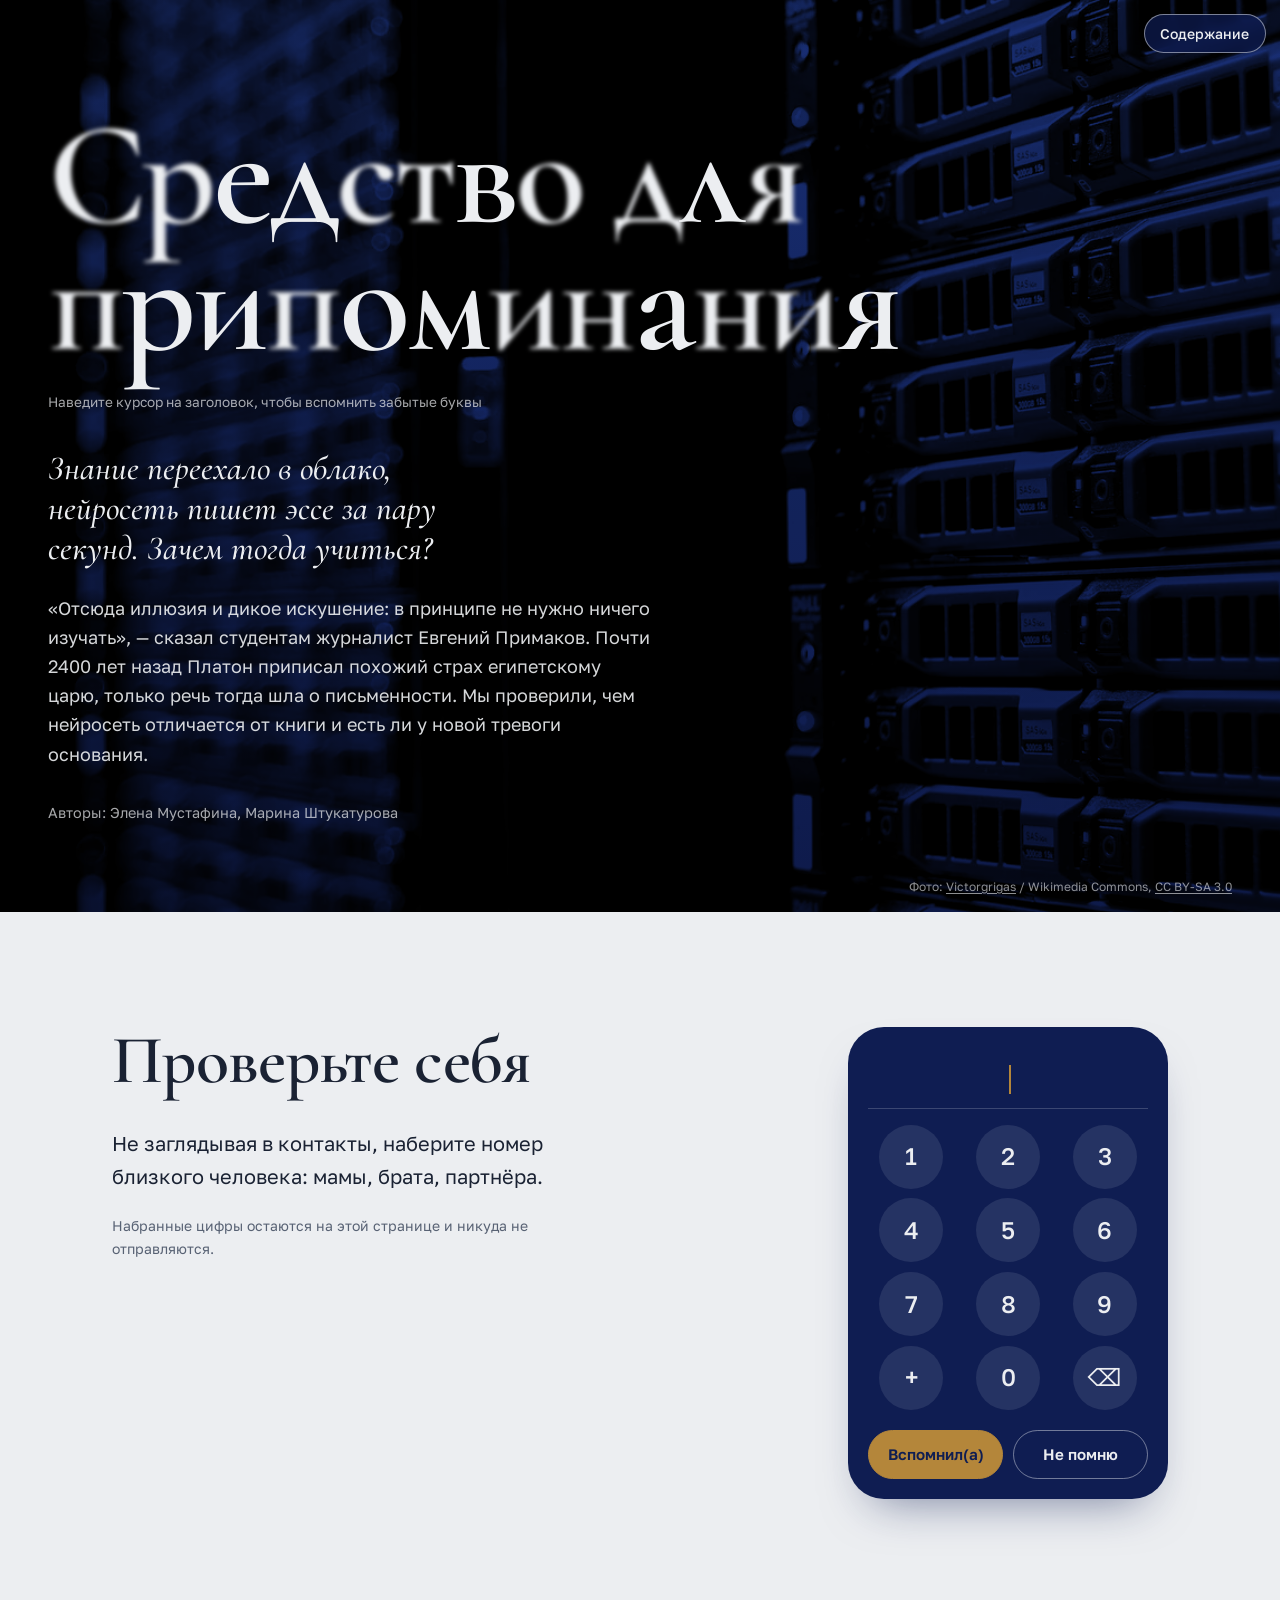
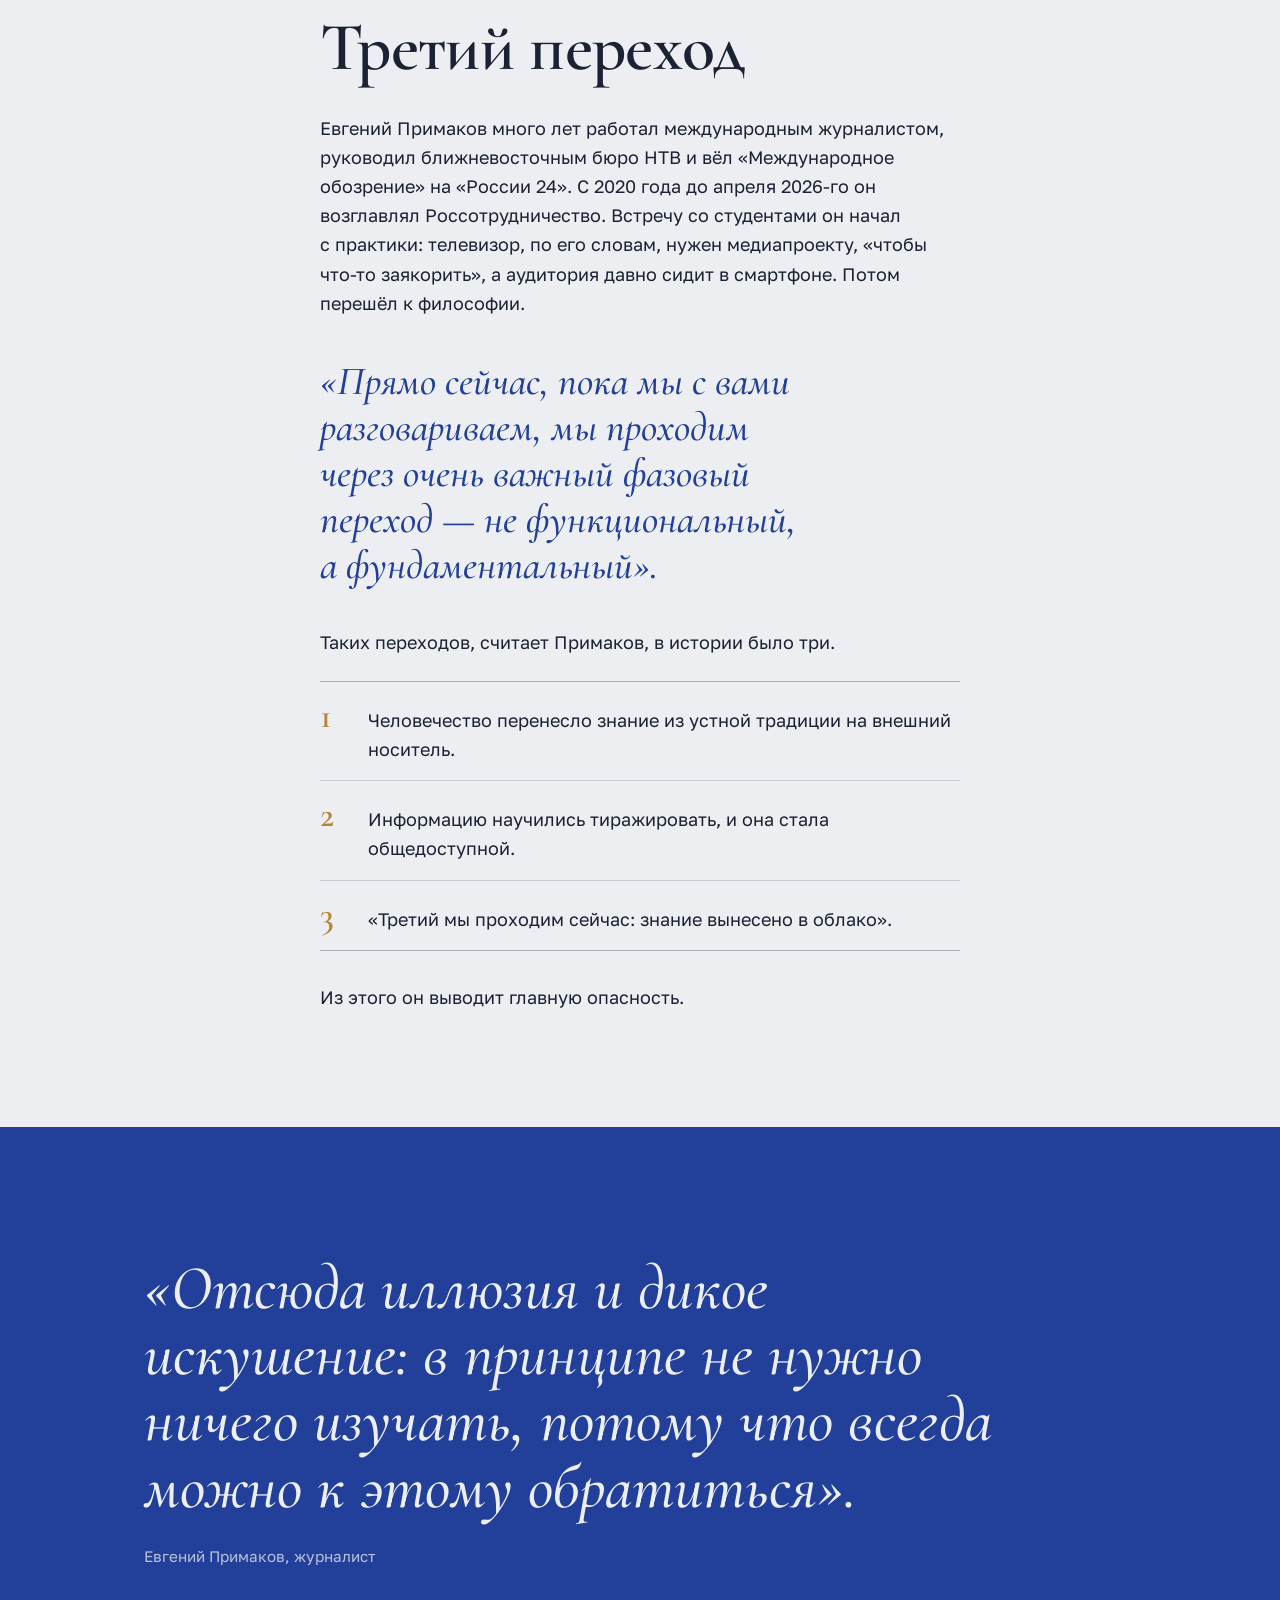
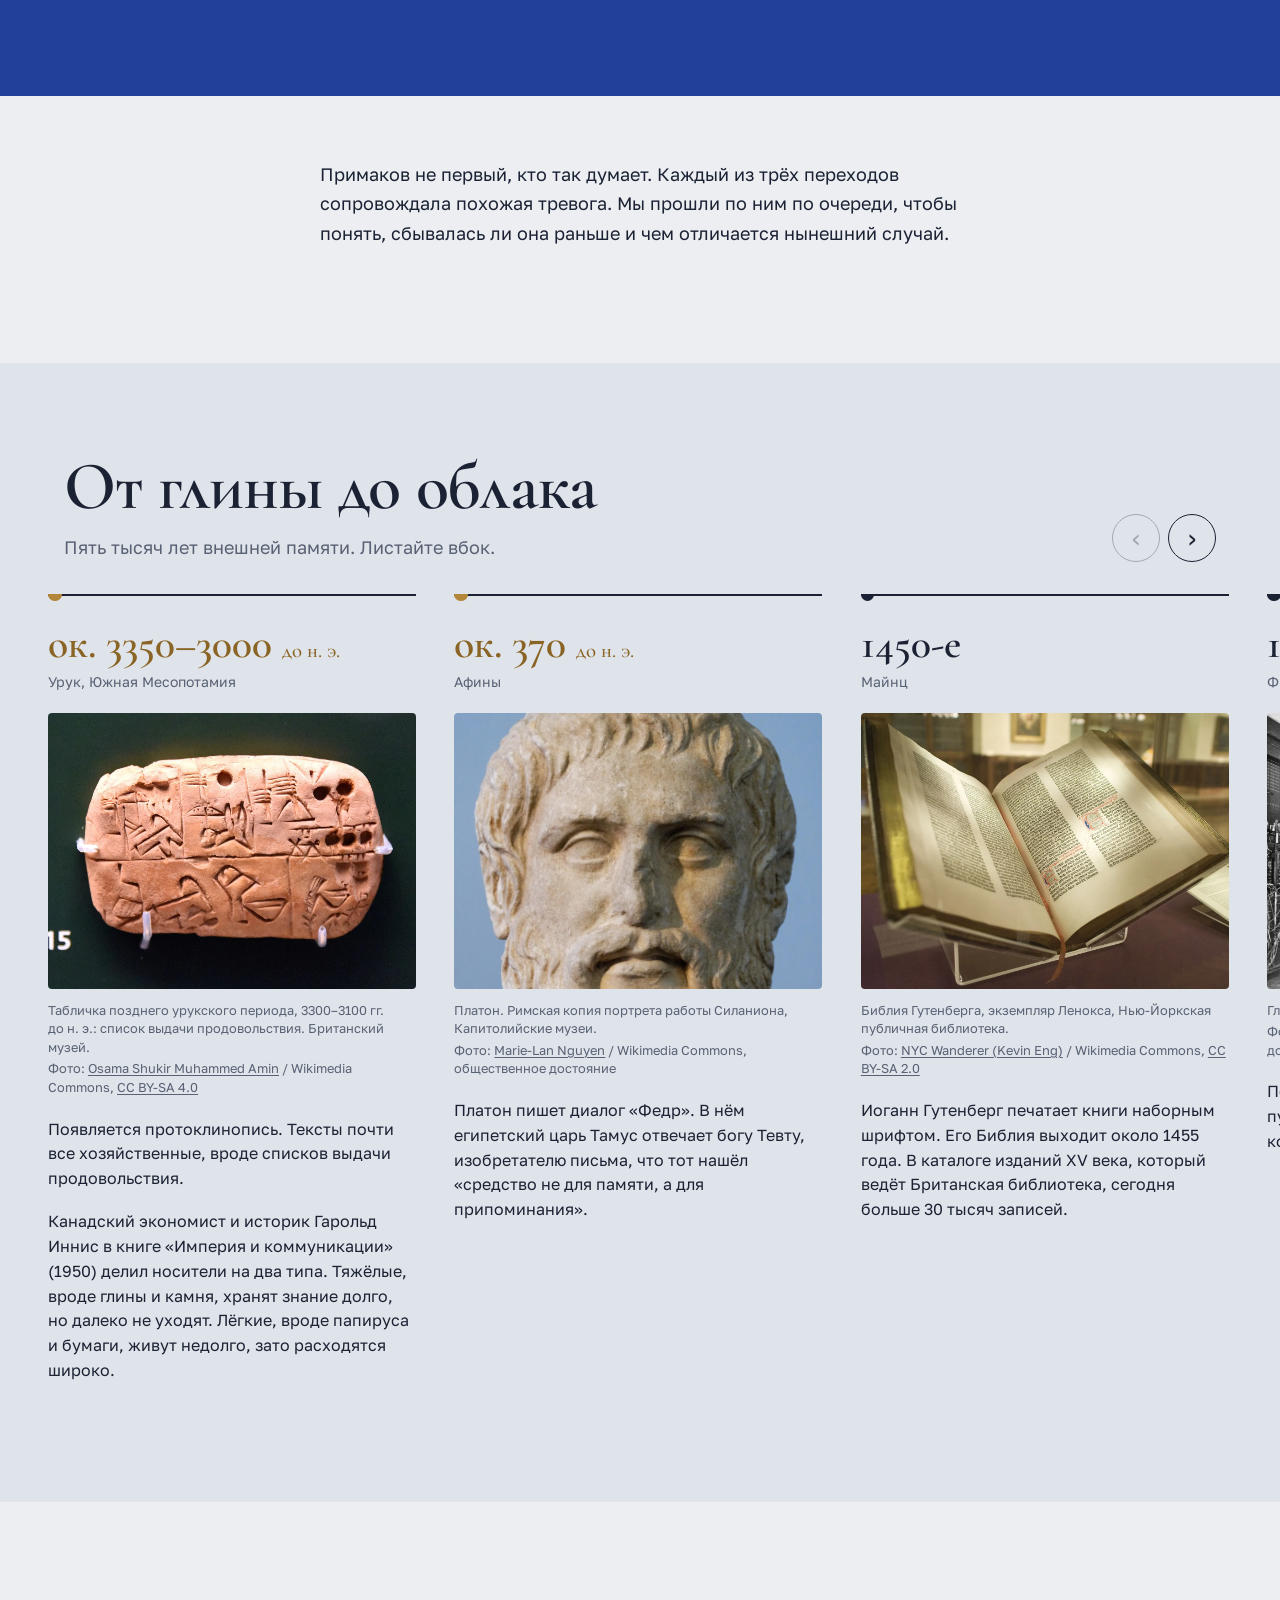
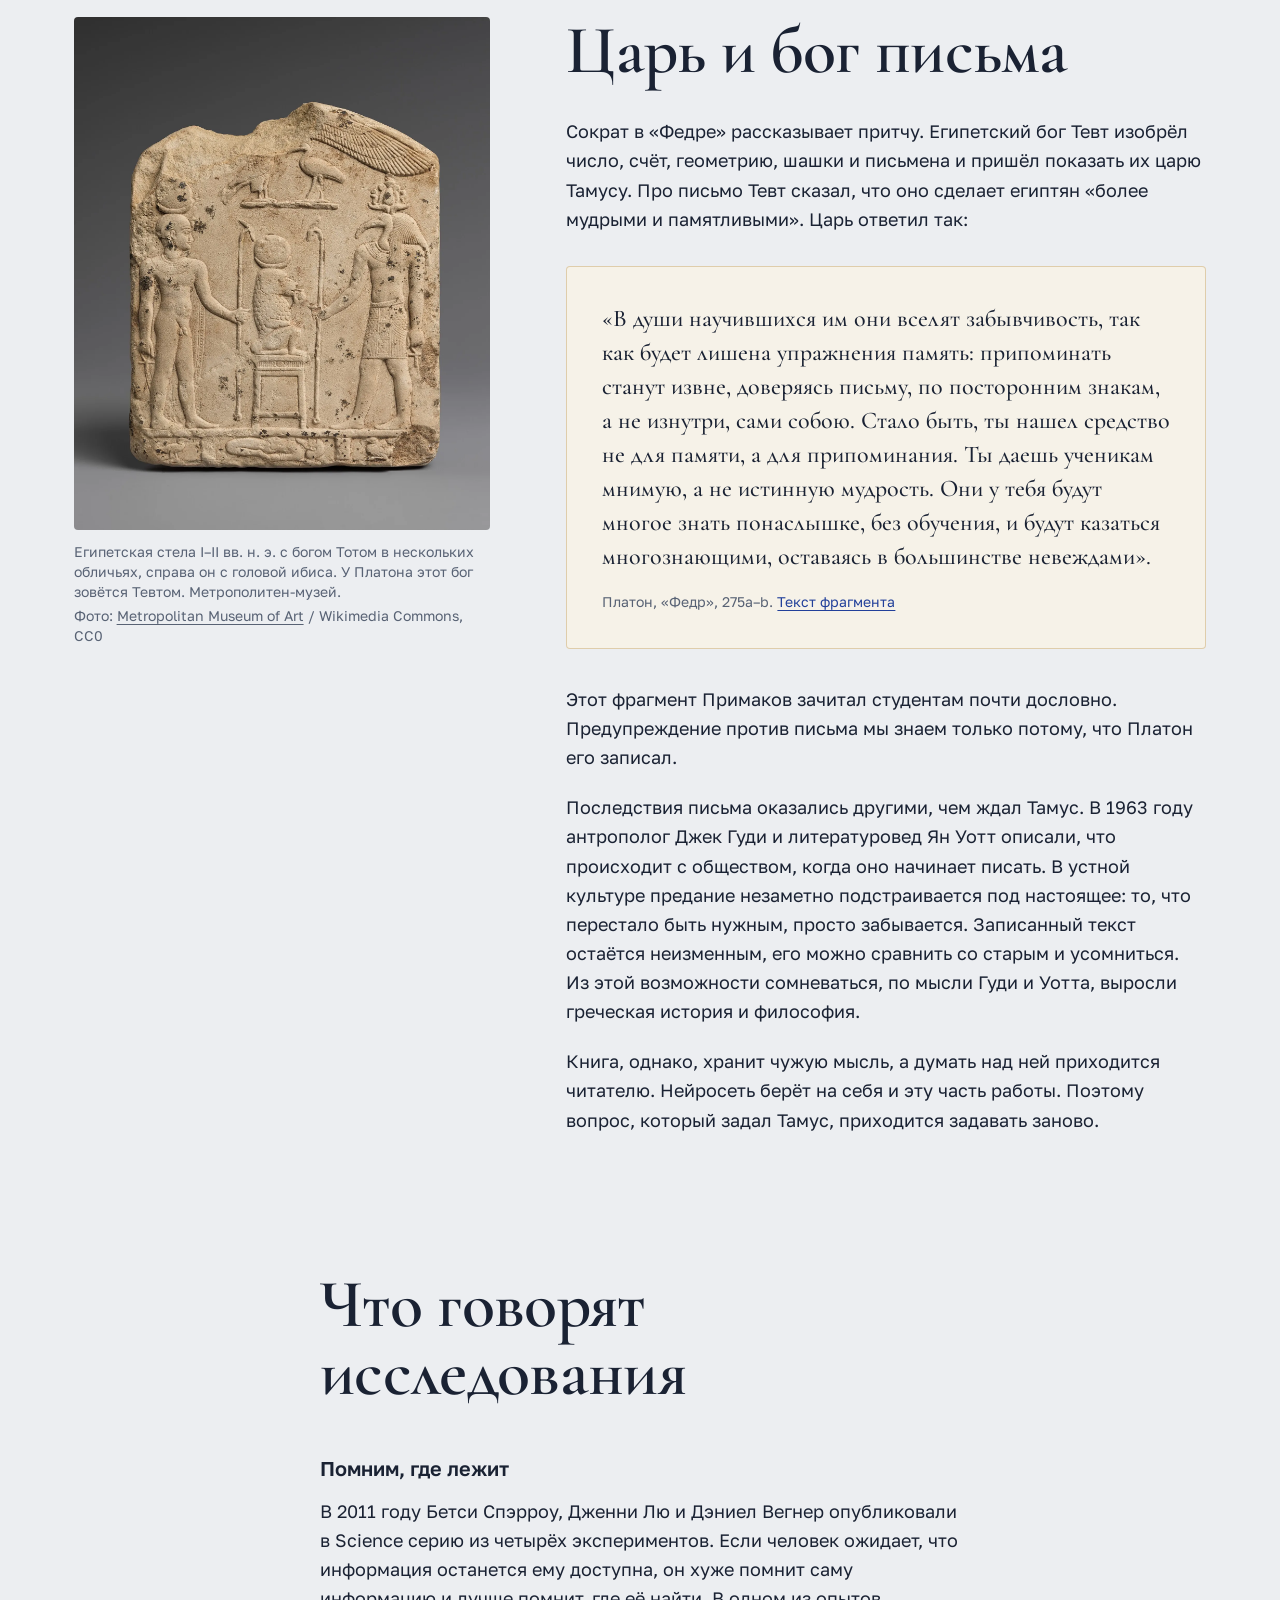
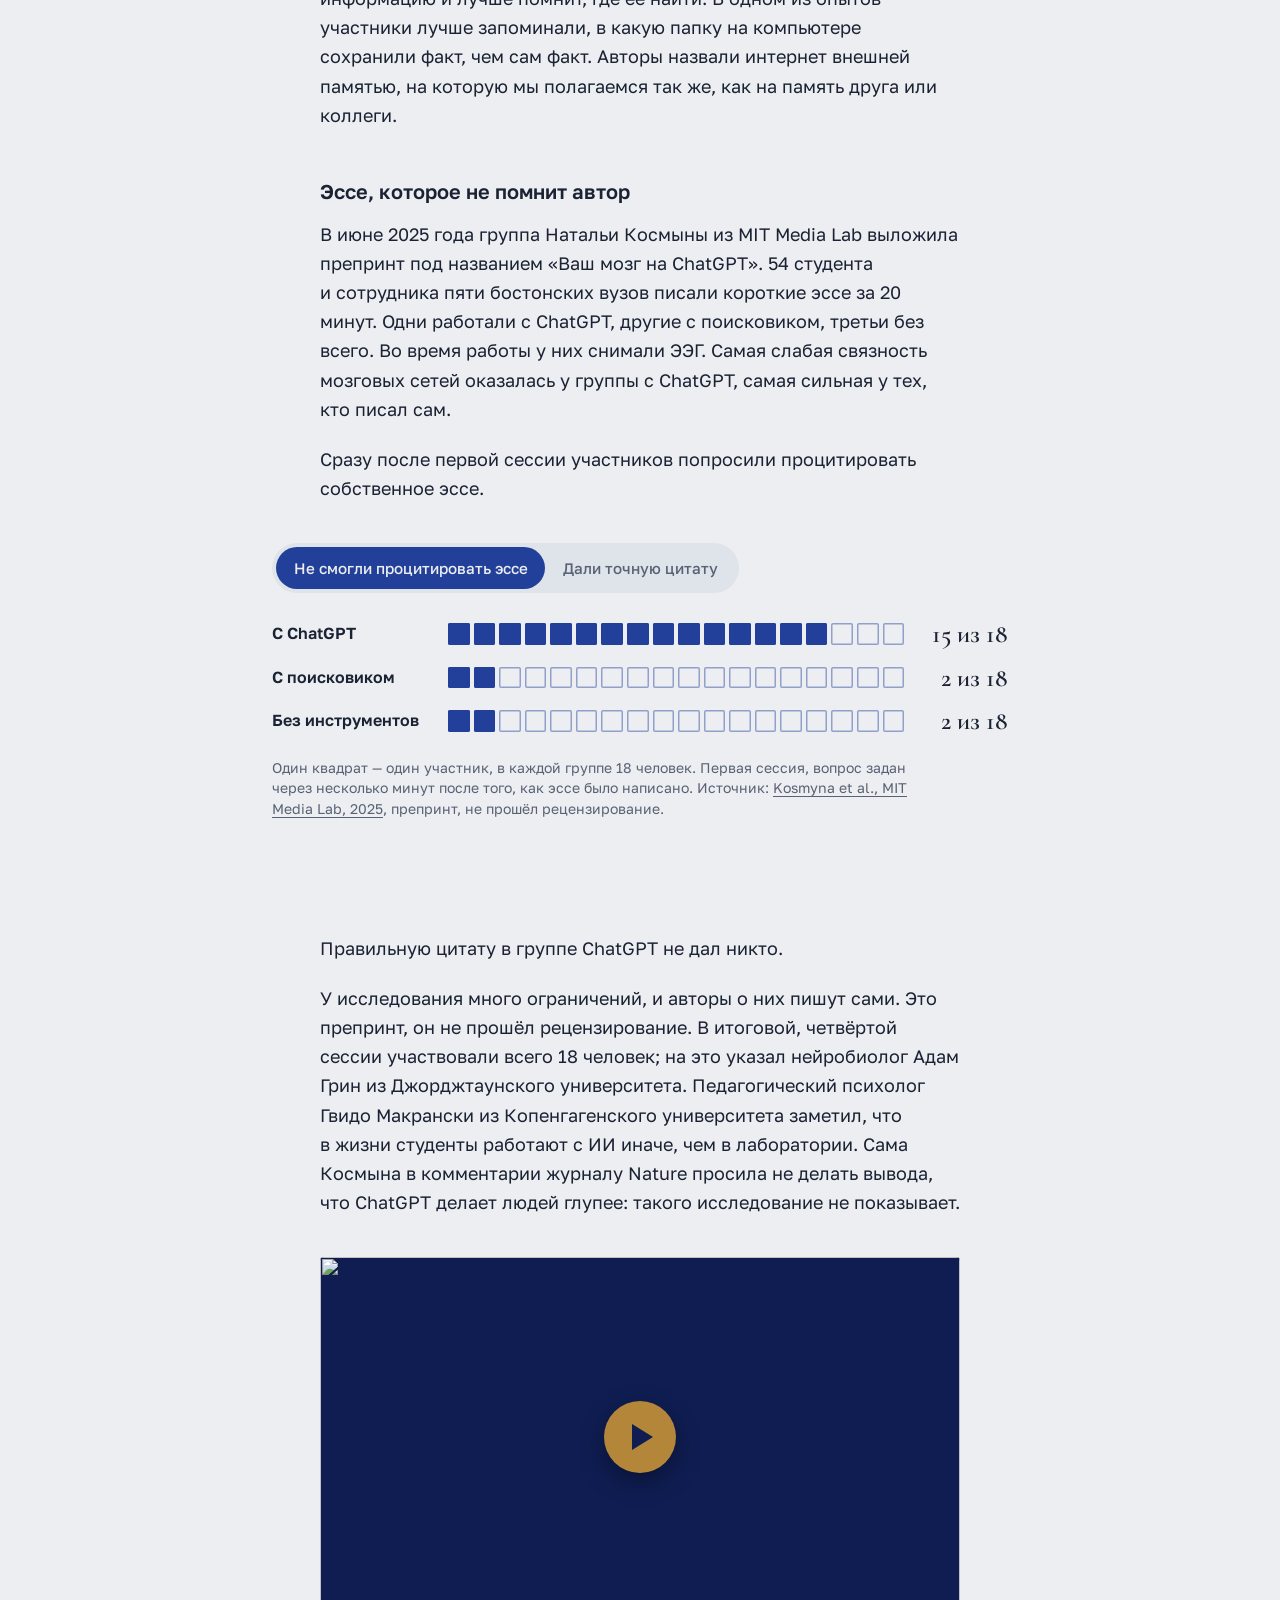
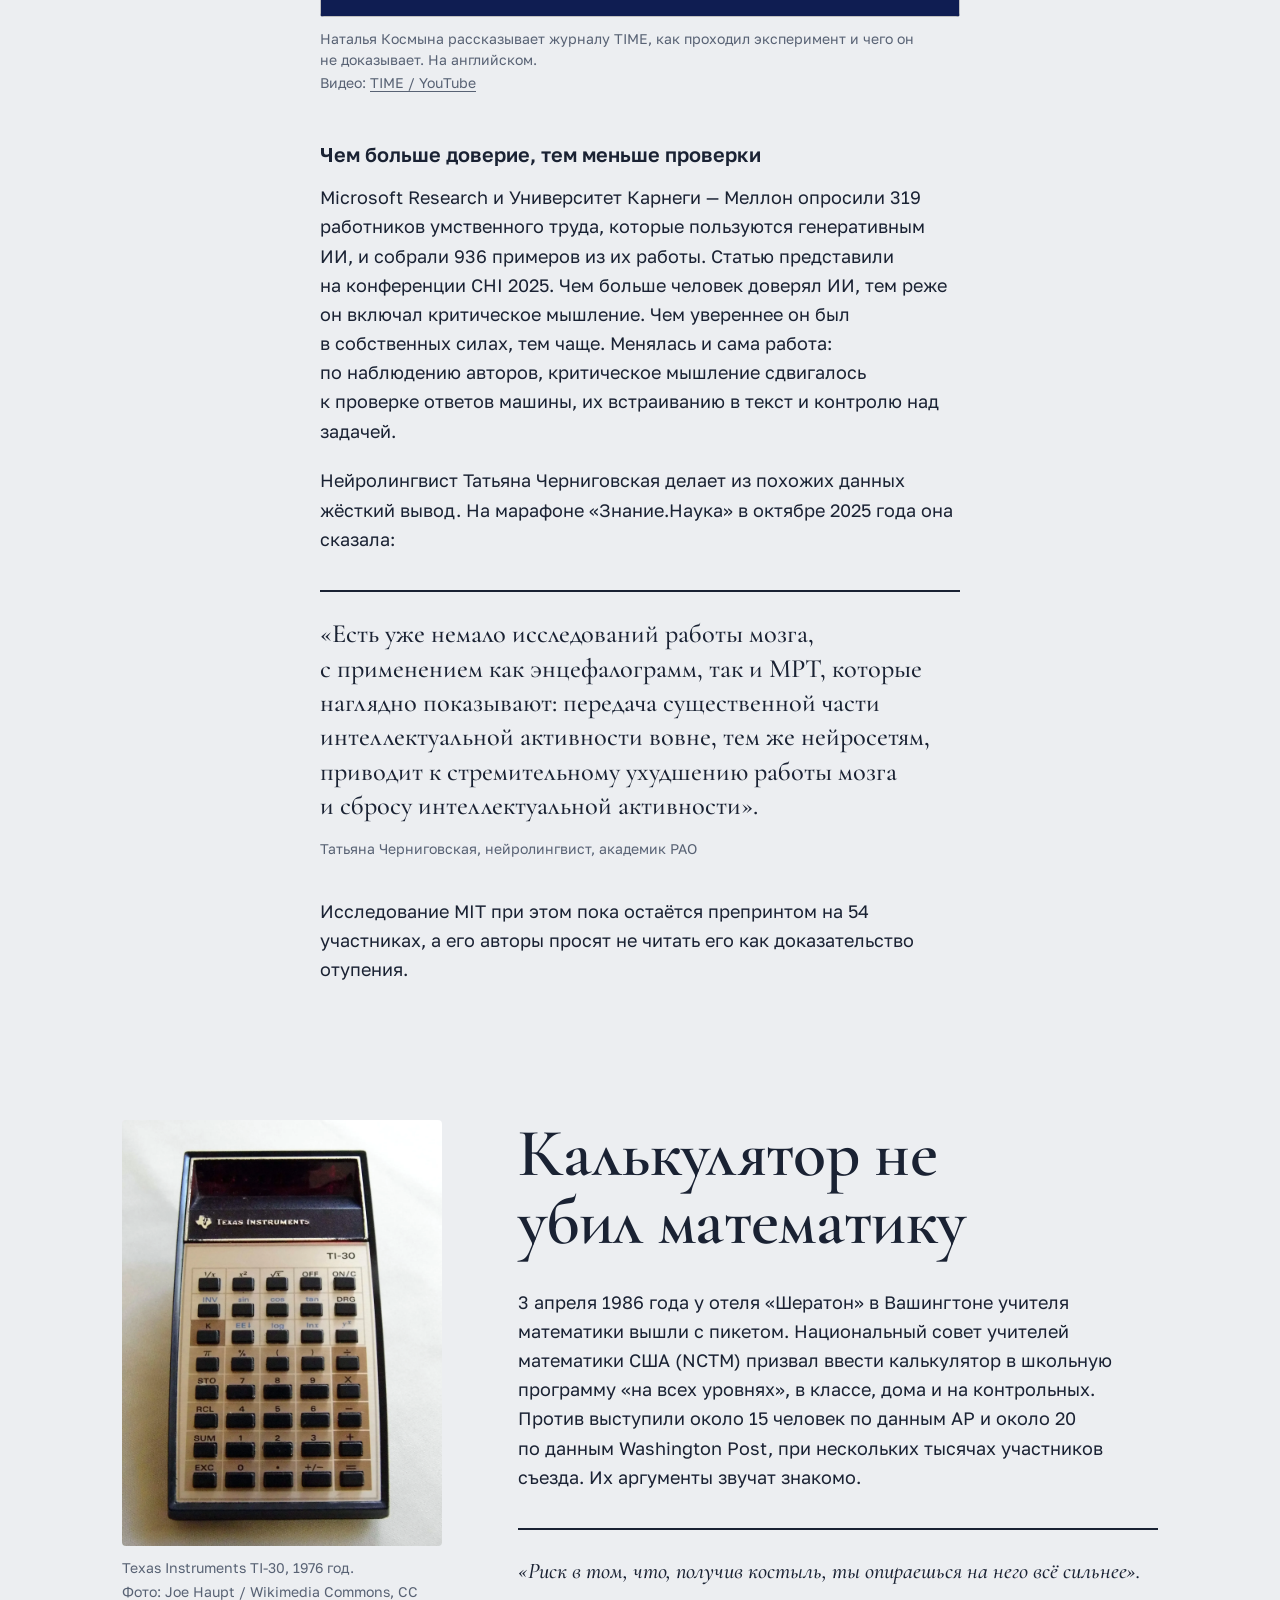
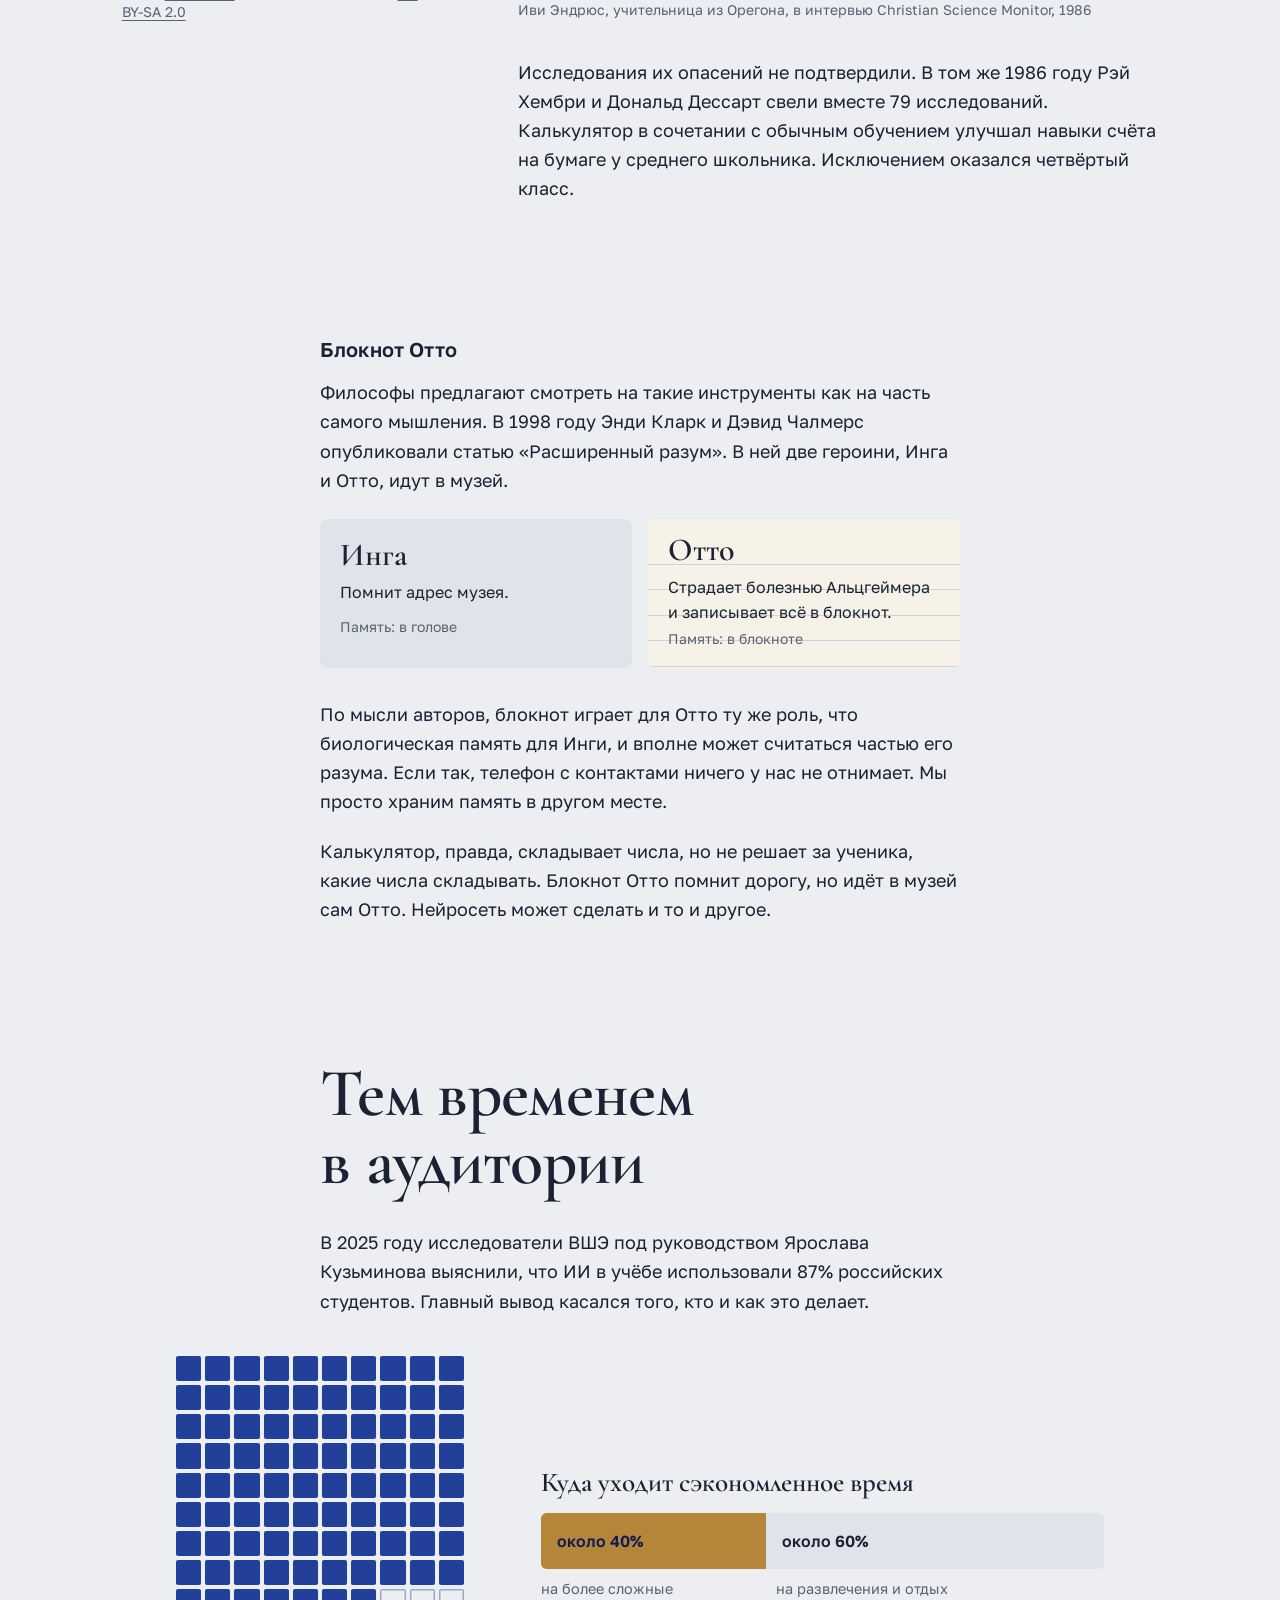
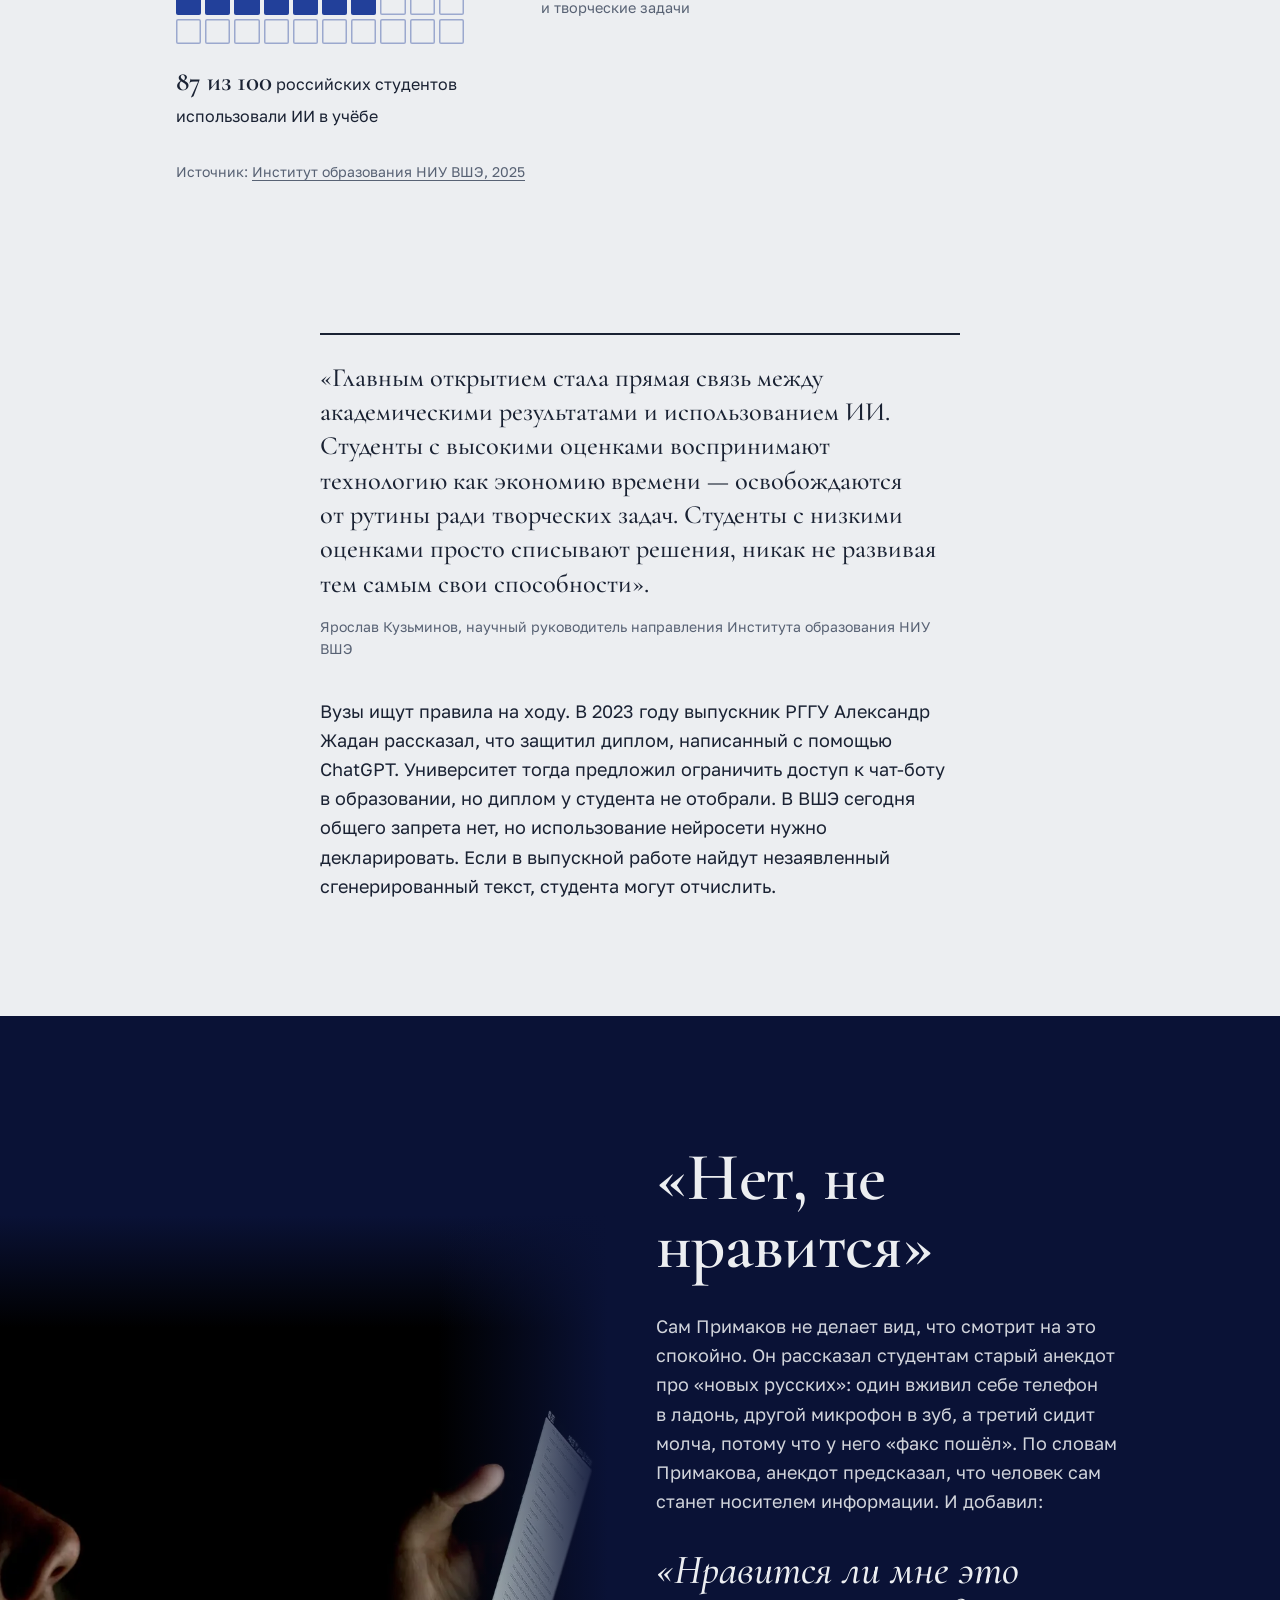
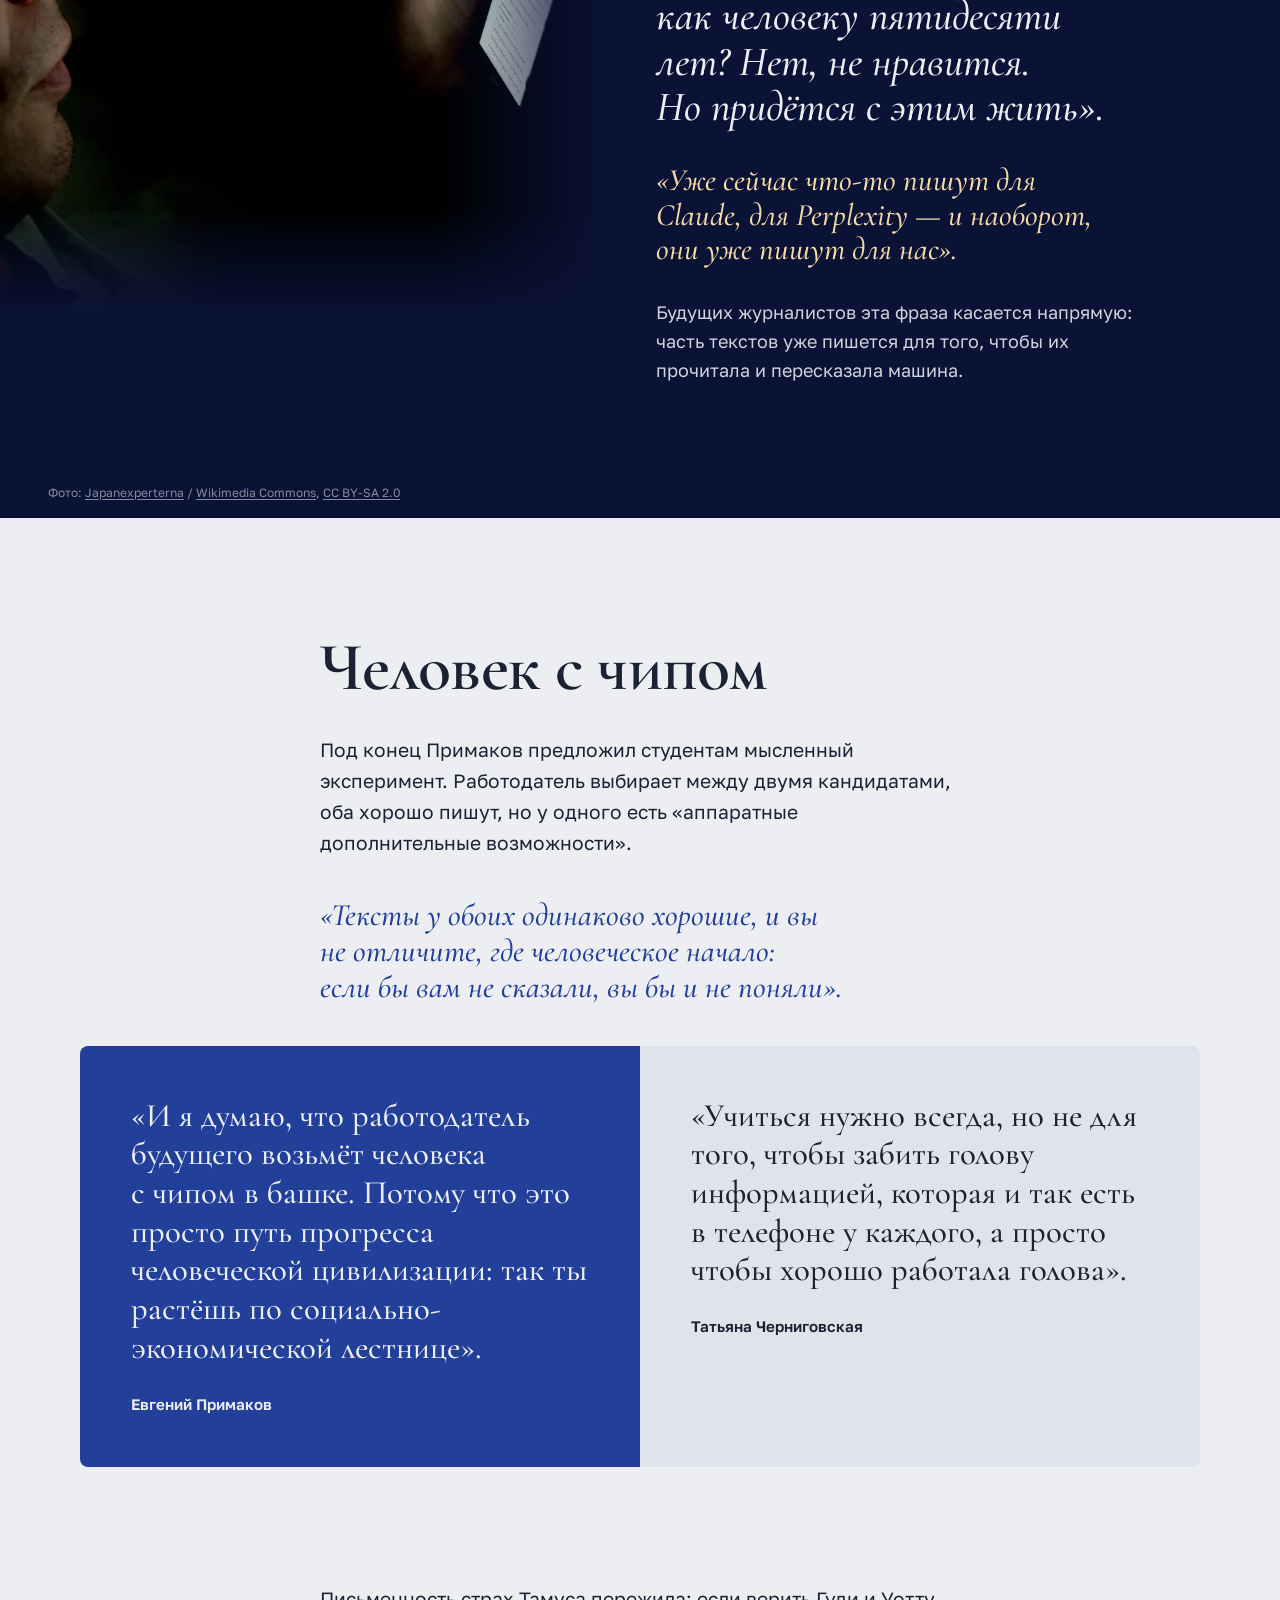
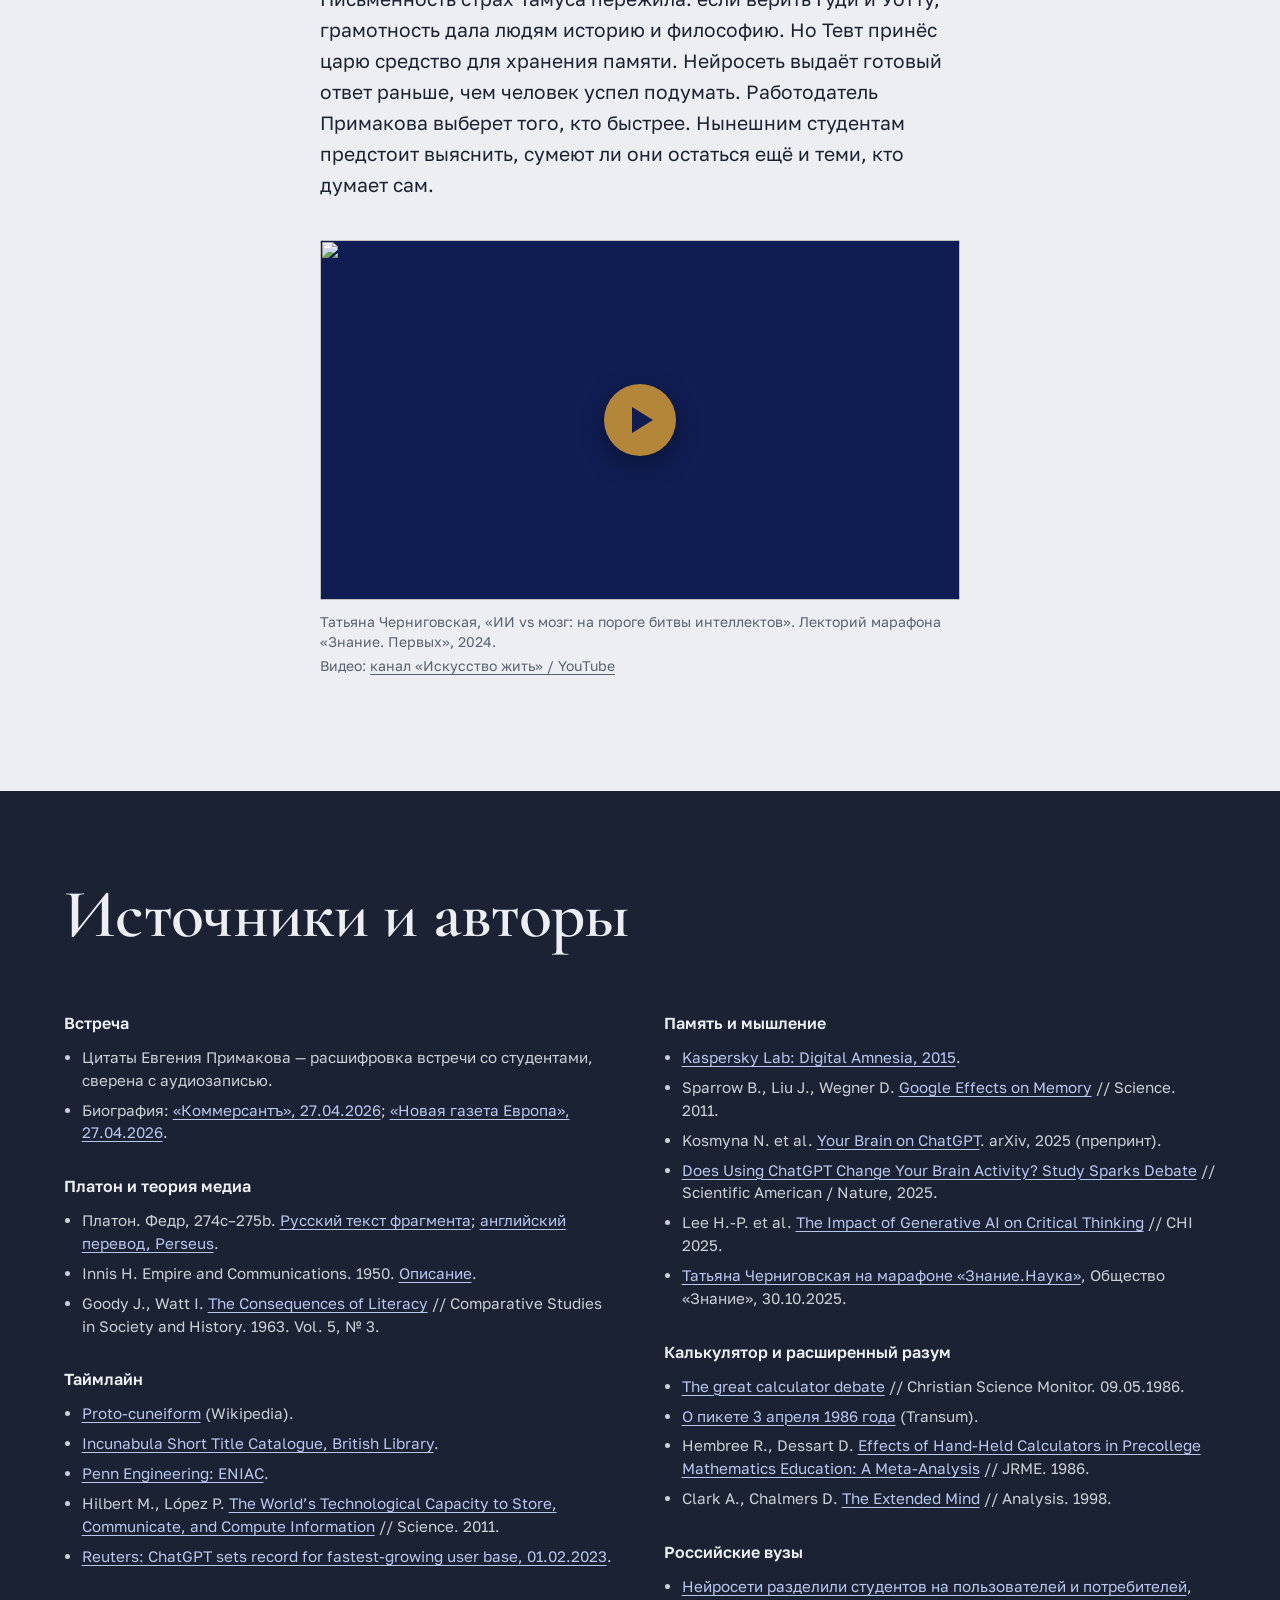
==== v1/index.html @ 9f64d12e "Add first version of the longread under v1/ The main page (root) is version 2; version 1 is kept as-" ====
<!doctype html>
<html lang="ru">
<head>
<meta charset="utf-8">
<meta name="viewport" content="width=device-width, initial-scale=1">
<title>Средство для припоминания</title>
<meta name="description" content="Знание переехало в облако, нейросеть пишет эссе за пару секунд. Зачем тогда учиться? Мультимедийный лонгрид по мотивам встречи с Евгением Примаковым.">
<meta property="og:title" content="Средство для припоминания">
<meta property="og:description" content="Знание переехало в облако, нейросеть пишет эссе за пару секунд. Зачем тогда учиться?">
<meta property="og:image" content="assets/img/cover-servers.webp">
<link rel="preconnect" href="https://fonts.googleapis.com">
<link rel="preconnect" href="https://fonts.gstatic.com" crossorigin>
<link href="https://fonts.googleapis.com/css2?family=Cormorant+Garamond:ital,wght@0,500;0,600;0,700;1,500;1,600&family=Golos+Text:wght@400;500;600&display=swap" rel="stylesheet">
<link rel="icon" href="data:image/svg+xml,%3Csvg xmlns=%22http://www.w3.org/2000/svg%22 viewBox=%220 0 32 32%22%3E%3Crect width=%2232%22 height=%2232%22 rx=%226%22 fill=%22%2322409A%22/%3E%3Ctext x=%2216%22 y=%2224%22 font-family=%22Georgia,serif%22 font-size=%2222%22 text-anchor=%22middle%22 fill=%22%23ECEEF1%22%3E%D0%A1%3C/text%3E%3C/svg%3E">
<link rel="stylesheet" href="assets/css/style.css">
</head>
<body>

<a class="skip" href="#perehod">К тексту</a>

<div class="progress" aria-hidden="true"><span class="progress__bar"></span></div>

<nav class="toc" aria-label="Содержание">
  <button class="toc__toggle" type="button" aria-expanded="false" aria-controls="toc-list">Содержание</button>
  <ol class="toc__list" id="toc-list" hidden>
    <li><a href="#cover">Средство для припоминания</a></li>
    <li><a href="#check">Проверьте себя</a></li>
    <li><a href="#perehod">Третий переход</a></li>
    <li><a href="#timeline">От глины до облака</a></li>
    <li><a href="#platon">Царь и бог письма</a></li>
    <li><a href="#nauka">Что говорят исследования</a></li>
    <li><a href="#kalkulyator">Калькулятор не убил математику</a></li>
    <li><a href="#auditoriya">Тем временем в аудитории</a></li>
    <li><a href="#ne-nravitsya">«Нет, не нравится»</a></li>
    <li><a href="#chip">Человек с чипом</a></li>
    <li><a href="#istochniki">Источники и авторы</a></li>
  </ol>
</nav>

<main>

<!-- 1. Обложка -->
<section class="cover" id="cover">
  <figure class="cover__media">
    <img src="assets/img/cover-servers.webp" width="1920" height="817" alt="Стойки серверов с огоньками индикаторов в дата-центре">
  </figure>
  <div class="cover__inner">
    <h1 class="cover__title" data-forget>Средство для припоминания</h1>
    <p class="cover__hint" aria-hidden="true"><span class="hint-pointer">Наведите курсор на заголовок, чтобы вспомнить забытые буквы</span><span class="hint-touch">Коснитесь заголовка, чтобы вспомнить забытые буквы</span></p>
    <p class="cover__sub">Знание переехало в облако, нейросеть пишет эссе за пару секунд. Зачем тогда учиться?</p>
    <p class="cover__lead">«Отсюда иллюзия и дикое искушение: в&nbsp;принципе не&nbsp;нужно ничего изучать», — сказал студентам журналист Евгений Примаков. Почти 2400 лет назад Платон приписал похожий страх египетскому царю, только речь тогда шла о&nbsp;письменности. Мы проверили, чем нейросеть отличается от&nbsp;книги и&nbsp;есть ли у&nbsp;новой тревоги основания.</p>
    <p class="cover__byline">Авторы: Элена Мустафина, Марина Штукатурова</p>
  </div>
  <p class="cover__credit">Фото: <a href="https://commons.wikimedia.org/wiki/File:Wikimedia_Foundation_Servers-8055_13.jpg">Victorgrigas</a> / Wikimedia Commons, <a href="https://creativecommons.org/licenses/by-sa/3.0/deed.ru">CC BY-SA 3.0</a></p>
</section>

<!-- 2. Хук -->
<section class="check" id="check" aria-labelledby="check-title">
  <div class="check__text">
    <h2 id="check-title">Проверьте себя</h2>
    <p>Не заглядывая в&nbsp;контакты, наберите номер близкого человека: мамы, брата, партнёра.</p>
    <p class="check__note">Набранные цифры остаются на этой странице и никуда не отправляются.</p>
  </div>

  <div class="phone" role="group" aria-label="Клавиатура телефона">
    <output class="phone__screen" aria-live="polite"><span class="phone__digits"></span><span class="phone__caret" aria-hidden="true"></span></output>
    <div class="phone__keys">
      <button type="button" data-key="1">1</button><button type="button" data-key="2">2</button><button type="button" data-key="3">3</button>
      <button type="button" data-key="4">4</button><button type="button" data-key="5">5</button><button type="button" data-key="6">6</button>
      <button type="button" data-key="7">7</button><button type="button" data-key="8">8</button><button type="button" data-key="9">9</button>
      <button type="button" data-key="+">+</button><button type="button" data-key="0">0</button><button type="button" data-key="back" aria-label="Стереть цифру">⌫</button>
    </div>
    <div class="phone__answers">
      <button type="button" class="btn" data-answer="yes">Вспомнил(а)</button>
      <button type="button" class="btn btn--ghost" data-answer="no">Не помню</button>
    </div>
  </div>

  <div class="check__result" id="check-result" hidden tabindex="-1">
    <p class="check__verdict" data-verdict-yes hidden>Вы справились. В&nbsp;опросе 2015 года это удалось далеко не всем.</p>
    <p class="check__verdict" data-verdict-no hidden>Если не вспомнили, вы в&nbsp;большинстве.</p>
    <p>«Лаборатория Касперского» опросила 6000 человек в&nbsp;шести странах Европы. Вот сколько из них не&nbsp;смогли назвать номер по&nbsp;памяти:</p>
    <ul class="bars">
      <li><span class="bars__label">номер своего ребёнка</span><span class="bars__track"><span class="bars__fill" style="--v:53"></span></span><span class="bars__num">53%</span></li>
      <li><span class="bars__label">рабочий телефон</span><span class="bars__track"><span class="bars__fill" style="--v:51"></span></span><span class="bars__num">51%</span></li>
      <li><span class="bars__label">номер партнёра</span><span class="bars__track"><span class="bars__fill" style="--v:33"></span></span><span class="bars__num">около трети</span></li>
    </ul>
    <p>Исследователи назвали это «цифровой амнезией». С&nbsp;номерами телефонов это никому не&nbsp;мешает. Нейросети предлагают отдать им задачи посложнее.</p>
    <p class="source">Источник: <a href="https://kaspersky.co.za/about/press-releases/kaspersky-lab-diagnoses-digital-amnesia-consumers-struggle-to-recall-memories-trusted-to-connected-devices">Kaspersky Lab, 2015</a></p>
  </div>
</section>

<!-- 3. Третий переход -->
<section class="prose" id="perehod" aria-labelledby="perehod-title">
  <h2 id="perehod-title">Третий переход</h2>
  <p>Евгений Примаков много лет работал международным журналистом, руководил ближневосточным бюро НТВ и&nbsp;вёл «Международное обозрение» на&nbsp;«России&nbsp;24». С&nbsp;2020 года до&nbsp;апреля 2026-го он возглавлял Россотрудничество. Встречу со&nbsp;студентами он начал с&nbsp;практики: телевизор, по&nbsp;его словам, нужен медиапроекту, «чтобы что-то заякорить», а&nbsp;аудитория давно сидит в&nbsp;смартфоне. Потом перешёл к&nbsp;философии.</p>
  <blockquote class="pull">
    <p>«Прямо сейчас, пока мы с&nbsp;вами разговариваем, мы проходим через очень важный фазовый переход — не&nbsp;функциональный, а&nbsp;фундаментальный».</p>
  </blockquote>
  <p>Таких переходов, считает Примаков, в&nbsp;истории было три.</p>
  <ol class="three">
    <li><span class="three__n">1</span>Человечество перенесло знание из&nbsp;устной традиции на&nbsp;внешний носитель.</li>
    <li><span class="three__n">2</span>Информацию научились тиражировать, и&nbsp;она стала общедоступной.</li>
    <li><span class="three__n">3</span>«Третий мы проходим сейчас: знание вынесено в&nbsp;облако».</li>
  </ol>
  <p>Из этого он выводит главную опасность.</p>
</section>

<section class="band" aria-label="Главная цитата Евгения Примакова">
  <blockquote class="band__quote">
    <p>«Отсюда иллюзия и&nbsp;дикое искушение: в&nbsp;принципе не&nbsp;нужно ничего изучать, потому что всегда можно к&nbsp;этому обратиться».</p>
    <footer>Евгений Примаков, журналист</footer>
  </blockquote>
</section>

<section class="prose prose--after-band">
  <p>Примаков не&nbsp;первый, кто так думает. Каждый из&nbsp;трёх переходов сопровождала похожая тревога. Мы прошли по&nbsp;ним по&nbsp;очереди, чтобы понять, сбывалась ли она раньше и&nbsp;чем отличается нынешний случай.</p>
</section>

<!-- 4. Таймлайн -->
<section class="timeline" id="timeline" aria-labelledby="timeline-title">
  <div class="timeline__head">
    <h2 id="timeline-title">От глины до облака</h2>
    <p>Пять тысяч лет внешней памяти. Листайте вбок.</p>
    <div class="timeline__nav">
      <button type="button" class="tl-btn" data-dir="-1" aria-label="Назад по таймлайну">‹</button>
      <button type="button" class="tl-btn" data-dir="1" aria-label="Вперёд по таймлайну">›</button>
    </div>
  </div>
  <ol class="timeline__track" tabindex="0" aria-label="Таймлайн, прокручивается горизонтально">
    <li class="era era--clay">
      <p class="era__year">ок. 3350–3000 <small>до н.&nbsp;э.</small></p>
      <p class="era__place">Урук, Южная Месопотамия</p>
      <figure>
        <img src="assets/img/uruk-tablet.webp" width="1600" height="1070" alt="Глиняная табличка с протоклинописными знаками">
        <figcaption>Табличка позднего урукского периода, 3300–3100 гг. до&nbsp;н.&nbsp;э.: список выдачи продовольствия. Британский музей. <span class="credit">Фото: <a href="https://commons.wikimedia.org/wiki/File:Clay_tablet,_late_Uruk_period,_3300-3100_BCE._Proto-cuneiform_signs,_food_issue_list_%22_rations%22_written_by_combining_a_human_head_and_a_bowl._Purchased_via_Christie%27s_in_1989,_with_contribution_from_the_British_Museum_Friends.jpg">Osama Shukir Muhammed Amin</a> / Wikimedia Commons, <a href="https://creativecommons.org/licenses/by-sa/4.0/deed.ru">CC BY-SA 4.0</a></span></figcaption>
      </figure>
      <p>Появляется протоклинопись. Тексты почти все хозяйственные, вроде списков выдачи продовольствия.</p>
      <p>Канадский экономист и&nbsp;историк Гарольд Иннис в&nbsp;книге «Империя и&nbsp;коммуникации» (1950) делил носители на&nbsp;два типа. Тяжёлые, вроде глины и&nbsp;камня, хранят знание долго, но&nbsp;далеко не&nbsp;уходят. Лёгкие, вроде папируса и&nbsp;бумаги, живут недолго, зато расходятся широко.</p>
    </li>
    <li class="era era--clay">
      <p class="era__year">ок. 370 <small>до н.&nbsp;э.</small></p>
      <p class="era__place">Афины</p>
      <figure>
        <img src="assets/img/plato.webp" width="1600" height="2252" alt="Мраморный портрет Платона" class="img--portrait">
        <figcaption>Платон. Римская копия портрета работы Силаниона, Капитолийские музеи. <span class="credit">Фото: <a href="https://commons.wikimedia.org/wiki/File:Plato_Silanion_Musei_Capitolini_MC1377_(cropped).jpg">Marie-Lan Nguyen</a> / Wikimedia Commons, общественное достояние</span></figcaption>
      </figure>
      <p>Платон пишет диалог «Федр». В&nbsp;нём египетский царь Тамус отвечает богу Тевту, изобретателю письма, что тот нашёл «средство не&nbsp;для памяти, а&nbsp;для припоминания».</p>
    </li>
    <li class="era era--paper">
      <p class="era__year">1450-е</p>
      <p class="era__place">Майнц</p>
      <figure>
        <img src="assets/img/gutenberg-bible.webp" width="1600" height="1000" alt="Раскрытая Библия Гутенберга под стеклом">
        <figcaption>Библия Гутенберга, экземпляр Ленокса, Нью-Йоркская публичная библиотека. <span class="credit">Фото: <a href="https://commons.wikimedia.org/wiki/File:Gutenberg_Bible,_Lenox_Copy,_New_York_Public_Library,_2009._Pic_01.jpg">NYC Wanderer (Kevin Eng)</a> / Wikimedia Commons, <a href="https://creativecommons.org/licenses/by-sa/2.0/deed.ru">CC BY-SA 2.0</a></span></figcaption>
      </figure>
      <p>Иоганн Гутенберг печатает книги наборным шрифтом. Его Библия выходит около 1455 года. В&nbsp;каталоге изданий XV века, который ведёт Британская библиотека, сегодня больше 30&nbsp;тысяч записей.</p>
    </li>
    <li class="era era--paper">
      <p class="era__year">1946</p>
      <p class="era__place">Филадельфия</p>
      <figure>
        <img src="assets/img/eniac.webp" width="1340" height="1024" alt="Двое операторов у панелей ENIAC">
        <figcaption>Глен Бек и&nbsp;Бетти Снайдер программируют ENIAC. <span class="credit">Фото: армия США / <a href="https://commons.wikimedia.org/wiki/File:Glen_Beck_and_Betty_Snyder_program_the_ENIAC_in_building_328_at_the_Ballistic_Research_Laboratory.jpg">Wikimedia Commons</a>, общественное достояние</span></figcaption>
      </figure>
      <p>Пенсильванский университет показывает публике ENIAC, один из&nbsp;первых электронных компьютеров общего назначения.</p>
    </li>
    <li class="era era--digit">
      <p class="era__year">2007</p>
      <p class="era__place">Весь мир</p>
      <div class="era__stat" aria-hidden="true"><span>94%</span></div>
      <p>По подсчёту Мартина Хилберта и&nbsp;Присциллы Лопес (журнал Science), 94% всей информации, которую хранит человечество, уже цифровая. Телекоммуникации цифровые на&nbsp;99,9%.</p>
    </li>
    <li class="era era--digit">
      <p class="era__year">2011</p>
      <p class="era__place">США</p>
      <p>Психологи Бетси Спэрроу, Дженни Лю и&nbsp;Дэниел Вегнер описывают «эффект Google»: люди хуже запоминают то, что, как они уверены, всегда можно найти.</p>
    </li>
    <li class="era era--digit">
      <p class="era__year">ноябрь 2022</p>
      <p class="era__place">Облако</p>
      <figure>
        <img src="assets/img/servers.webp" width="1600" height="1067" alt="Кабели и индикаторы серверной стойки крупным планом">
        <figcaption>Серверы Фонда Викимедиа. <span class="credit">Фото: <a href="https://commons.wikimedia.org/wiki/File:Wikimedia_Foundation_Servers-8055_22.jpg">Victorgrigas</a> / Wikimedia Commons, <a href="https://creativecommons.org/licenses/by-sa/3.0/deed.ru">CC BY-SA 3.0</a></span></figcaption>
      </figure>
      <p>OpenAI открывает ChatGPT для всех. К&nbsp;январю 2023 года у&nbsp;него, по&nbsp;оценке банка UBS, 100&nbsp;млн пользователей в&nbsp;месяц.</p>
      <p>Примаков формулирует главное отличие этого этапа так: «впервые носитель не&nbsp;только хранит и&nbsp;передаёт, но&nbsp;и&nbsp;производит содержание».</p>
    </li>
  </ol>
</section>

<!-- 5. Платон -->
<section class="platon" id="platon" aria-labelledby="platon-title">
  <figure class="platon__media">
    <img src="assets/img/thoth.webp" width="1600" height="1971" loading="lazy" alt="Каменная стела с рельефом: божество с головой ибиса">
    <figcaption>Египетская стела I–II вв. н.&nbsp;э. с&nbsp;богом Тотом в&nbsp;нескольких обличьях, справа он с&nbsp;головой ибиса. У&nbsp;Платона этот бог зовётся Тевтом. Метрополитен-музей. <span class="credit">Фото: <a href="https://commons.wikimedia.org/wiki/File:Two-sided_stela_of_pluriform_Thoth_(1st-2nd_centuries_AD)_MET_55.143.jpg">Metropolitan Museum of Art</a> / Wikimedia Commons, CC0</span></figcaption>
  </figure>
  <div class="platon__text prose prose--inline">
    <h2 id="platon-title">Царь и бог письма</h2>
    <p>Сократ в&nbsp;«Федре» рассказывает притчу. Египетский бог Тевт изобрёл число, счёт, геометрию, шашки и&nbsp;письмена и&nbsp;пришёл показать их царю Тамусу. Про письмо Тевт сказал, что оно сделает египтян «более мудрыми и&nbsp;памятливыми». Царь ответил так:</p>
    <blockquote class="scroll">
      <p>«В души научившихся им они вселят забывчивость, так как будет лишена упражнения память: припоминать станут извне, доверяясь письму, по&nbsp;посторонним знакам, а&nbsp;не&nbsp;изнутри, сами собою. Стало быть, ты нашел средство не&nbsp;для памяти, а&nbsp;для припоминания. Ты даешь ученикам мнимую, а&nbsp;не&nbsp;истинную мудрость. Они у&nbsp;тебя будут многое знать понаслышке, без обучения, и&nbsp;будут казаться многознающими, оставаясь в&nbsp;большинстве невеждами».</p>
      <footer>Платон, «Федр», 275a–b. <a href="http://www.egyptology.ru/antiq/platon-2.htm">Текст фрагмента</a></footer>
    </blockquote>
    <p>Этот фрагмент Примаков зачитал студентам почти дословно. Предупреждение против письма мы знаем только потому, что Платон его записал.</p>
    <p>Последствия письма оказались другими, чем ждал Тамус. В&nbsp;1963 году антрополог Джек Гуди и&nbsp;литературовед Ян Уотт описали, что происходит с&nbsp;обществом, когда оно начинает писать. В&nbsp;устной культуре предание незаметно подстраивается под настоящее: то, что перестало быть нужным, просто забывается. Записанный текст остаётся неизменным, его можно сравнить со&nbsp;старым и&nbsp;усомниться. Из&nbsp;этой возможности сомневаться, по&nbsp;мысли Гуди и&nbsp;Уотта, выросли греческая история и&nbsp;философия.</p>
    <p>Книга, однако, хранит чужую мысль, а&nbsp;думать над ней приходится читателю. Нейросеть берёт на&nbsp;себя и&nbsp;эту часть работы. Поэтому вопрос, который задал Тамус, приходится задавать заново.</p>
  </div>
</section>

<!-- 6. Наука -->
<section class="prose" id="nauka" aria-labelledby="nauka-title">
  <h2 id="nauka-title">Что говорят исследования</h2>

  <h3>Помним, где лежит</h3>
  <p>В 2011 году Бетси Спэрроу, Дженни Лю и&nbsp;Дэниел Вегнер опубликовали в&nbsp;Science серию из&nbsp;четырёх экспериментов. Если человек ожидает, что информация останется ему доступна, он хуже помнит саму информацию и&nbsp;лучше помнит, где её найти. В&nbsp;одном из&nbsp;опытов участники лучше запоминали, в&nbsp;какую папку на&nbsp;компьютере сохранили факт, чем сам факт. Авторы назвали интернет внешней памятью, на&nbsp;которую мы полагаемся так&nbsp;же, как на&nbsp;память друга или коллеги.</p>

  <h3>Эссе, которое не помнит автор</h3>
  <p>В июне 2025 года группа Натальи Космыны из&nbsp;MIT Media Lab выложила препринт под названием «Ваш мозг на&nbsp;ChatGPT». 54 студента и&nbsp;сотрудника пяти бостонских вузов писали короткие эссе за&nbsp;20 минут. Одни работали с&nbsp;ChatGPT, другие с&nbsp;поисковиком, третьи без всего. Во&nbsp;время работы у&nbsp;них снимали ЭЭГ. Самая слабая связность мозговых сетей оказалась у&nbsp;группы с&nbsp;ChatGPT, самая сильная у&nbsp;тех, кто писал сам.</p>
  <p>Сразу после первой сессии участников попросили процитировать собственное эссе.</p>
</section>

<figure class="units" id="units" aria-labelledby="units-cap">
  <div class="units__switch" role="radiogroup" aria-label="Что показать на графике">
    <button type="button" role="radio" aria-checked="true" data-mode="fail">Не смогли процитировать эссе</button>
    <button type="button" role="radio" aria-checked="false" data-mode="ok">Дали точную цитату</button>
  </div>
  <div class="units__rows">
    <div class="units__row" data-fail="15" data-ok="0"><p class="units__name">С ChatGPT</p><div class="units__dots" aria-hidden="true"></div><p class="units__val"></p></div>
    <div class="units__row" data-fail="2" data-ok="15"><p class="units__name">С поисковиком</p><div class="units__dots" aria-hidden="true"></div><p class="units__val"></p></div>
    <div class="units__row" data-fail="2" data-ok="16"><p class="units__name">Без инструментов</p><div class="units__dots" aria-hidden="true"></div><p class="units__val"></p></div>
  </div>
  <figcaption id="units-cap">Один квадрат — один участник, в&nbsp;каждой группе 18 человек. Первая сессия, вопрос задан через несколько минут после того, как эссе было написано. Источник: <a href="https://arxiv.org/abs/2506.08872">Kosmyna et&nbsp;al., MIT Media Lab, 2025</a>, препринт, не&nbsp;прошёл рецензирование.</figcaption>
</figure>

<section class="prose">
  <p>Правильную цитату в&nbsp;группе ChatGPT не&nbsp;дал никто.</p>
  <p>У исследования много ограничений, и&nbsp;авторы о&nbsp;них пишут сами. Это препринт, он не&nbsp;прошёл рецензирование. В&nbsp;итоговой, четвёртой сессии участвовали всего 18 человек; на&nbsp;это указал нейробиолог Адам Грин из&nbsp;Джорджтаунского университета. Педагогический психолог Гвидо Макрански из&nbsp;Копенгагенского университета заметил, что в&nbsp;жизни студенты работают с&nbsp;ИИ иначе, чем в&nbsp;лаборатории. Сама Космына в&nbsp;комментарии журналу Nature просила не&nbsp;делать вывода, что ChatGPT делает людей глупее: такого исследование не&nbsp;показывает.</p>

  <figure class="video">
    <div class="video__frame" data-yt="R_rorC8gj2o" data-title="Is Using ChatGPT to Write Your Essay Bad for Your Brain? New MIT Study Explained.">
      <button type="button" class="video__play" aria-label="Смотреть видео TIME об исследовании MIT">
        <img src="https://i.ytimg.com/vi/R_rorC8gj2o/hqdefault.jpg" alt="" loading="lazy" width="480" height="360">
        <span class="video__icon" aria-hidden="true"></span>
      </button>
    </div>
    <figcaption>Наталья Космына рассказывает журналу TIME, как проходил эксперимент и&nbsp;чего он не&nbsp;доказывает. На&nbsp;английском. <span class="credit">Видео: <a href="https://www.youtube.com/watch?v=R_rorC8gj2o">TIME / YouTube</a></span></figcaption>
  </figure>

  <h3>Чем больше доверие, тем меньше проверки</h3>
  <p>Microsoft Research и&nbsp;Университет Карнеги — Меллон опросили 319 работников умственного труда, которые пользуются генеративным ИИ, и&nbsp;собрали 936 примеров из&nbsp;их работы. Статью представили на&nbsp;конференции CHI 2025. Чем больше человек доверял ИИ, тем реже он включал критическое мышление. Чем увереннее он был в&nbsp;собственных силах, тем чаще. Менялась и&nbsp;сама работа: по&nbsp;наблюдению авторов, критическое мышление сдвигалось к&nbsp;проверке ответов машины, их встраиванию в&nbsp;текст и&nbsp;контролю над задачей.</p>

  <p>Нейролингвист Татьяна Черниговская делает из&nbsp;похожих данных жёсткий вывод. На&nbsp;марафоне «Знание.Наука» в&nbsp;октябре 2025 года она сказала:</p>
  <blockquote class="voice">
    <p>«Есть уже немало исследований работы мозга, с&nbsp;применением как энцефалограмм, так и&nbsp;МРТ, которые наглядно показывают: передача существенной части интеллектуальной активности вовне, тем&nbsp;же нейросетям, приводит к&nbsp;стремительному ухудшению работы мозга и&nbsp;сбросу интеллектуальной активности».</p>
    <footer>Татьяна Черниговская, нейролингвист, академик РАО</footer>
  </blockquote>
  <p>Исследование MIT при этом пока остаётся препринтом на&nbsp;54 участниках, а&nbsp;его авторы просят не&nbsp;читать его как доказательство отупения.</p>
</section>

<!-- 7. Калькулятор -->
<section class="calc" id="kalkulyator" aria-labelledby="calc-title">
  <figure class="calc__media">
    <img src="assets/img/ti30.webp" width="1600" height="2133" loading="lazy" alt="Карманный калькулятор Texas Instruments TI-30 с красным светодиодным экраном">
    <figcaption>Texas Instruments TI-30, 1976 год. <span class="credit">Фото: <a href="https://commons.wikimedia.org/wiki/File:Vintage_Texas_Instruments_TI-30_Pocket_Calculator,_Red_LED,_Made_in_USA,_A_Very_Widely_Used_Calculator,_Price_Was_$24.95_in_1976_(8732557514).jpg">Joe Haupt</a> / Wikimedia Commons, <a href="https://creativecommons.org/licenses/by-sa/2.0/deed.ru">CC BY-SA 2.0</a></span></figcaption>
  </figure>
  <div class="calc__text prose prose--inline">
    <h2 id="calc-title">Калькулятор не убил математику</h2>
    <p>3 апреля 1986 года у&nbsp;отеля «Шератон» в&nbsp;Вашингтоне учителя математики вышли с&nbsp;пикетом. Национальный совет учителей математики США (NCTM) призвал ввести калькулятор в&nbsp;школьную программу «на всех уровнях», в&nbsp;классе, дома и&nbsp;на&nbsp;контрольных. Против выступили около 15 человек по&nbsp;данным AP и&nbsp;около 20 по&nbsp;данным Washington Post, при нескольких тысячах участников съезда. Их аргументы звучат знакомо.</p>
    <blockquote class="voice voice--small">
      <p>«Риск в&nbsp;том, что, получив костыль, ты опираешься на&nbsp;него всё сильнее».</p>
      <footer>Иви Эндрюс, учительница из&nbsp;Орегона, в&nbsp;интервью Christian Science Monitor, 1986</footer>
    </blockquote>
    <p>Исследования их опасений не&nbsp;подтвердили. В&nbsp;том&nbsp;же 1986 году Рэй Хембри и&nbsp;Дональд Дессарт свели вместе 79 исследований. Калькулятор в&nbsp;сочетании с&nbsp;обычным обучением улучшал навыки счёта на&nbsp;бумаге у&nbsp;среднего школьника. Исключением оказался четвёртый класс.</p>
  </div>
</section>

<section class="otto" aria-labelledby="otto-title">
  <div class="prose prose--inline">
    <h3 id="otto-title">Блокнот Отто</h3>
    <p>Философы предлагают смотреть на&nbsp;такие инструменты как на&nbsp;часть самого мышления. В&nbsp;1998 году Энди Кларк и&nbsp;Дэвид Чалмерс опубликовали статью «Расширенный разум». В&nbsp;ней две героини, Инга и&nbsp;Отто, идут в&nbsp;музей.</p>
  </div>
  <div class="otto__pair">
    <div class="otto__card">
      <p class="otto__who">Инга</p>
      <p>Помнит адрес музея.</p>
      <p class="otto__where">Память: в&nbsp;голове</p>
    </div>
    <div class="otto__card otto__card--note">
      <p class="otto__who">Отто</p>
      <p>Страдает болезнью Альцгеймера и&nbsp;записывает всё в&nbsp;блокнот.</p>
      <p class="otto__where">Память: в&nbsp;блокноте</p>
    </div>
  </div>
  <div class="prose prose--inline">
    <p>По мысли авторов, блокнот играет для Отто ту&nbsp;же роль, что биологическая память для Инги, и&nbsp;вполне может считаться частью его разума. Если так, телефон с&nbsp;контактами ничего у&nbsp;нас не&nbsp;отнимает. Мы просто храним память в&nbsp;другом месте.</p>
    <p>Калькулятор, правда, складывает числа, но&nbsp;не&nbsp;решает за&nbsp;ученика, какие числа складывать. Блокнот Отто помнит дорогу, но&nbsp;идёт в&nbsp;музей сам Отто. Нейросеть может сделать и&nbsp;то и&nbsp;другое.</p>
  </div>
</section>

<!-- 8. Аудитория -->
<section class="prose" id="auditoriya" aria-labelledby="aud-title">
  <h2 id="aud-title">Тем временем в аудитории</h2>
  <p>В 2025 году исследователи ВШЭ под руководством Ярослава Кузьминова выяснили, что ИИ в&nbsp;учёбе использовали 87% российских студентов. Главный вывод касался того, кто и&nbsp;как это делает.</p>
</section>

<figure class="hse" aria-labelledby="hse-cap">
  <div class="hse__block">
    <div class="grid100" role="img" aria-label="87 закрашенных квадратов из 100"></div>
    <p class="hse__caption"><b>87 из&nbsp;100</b> российских студентов использовали ИИ в&nbsp;учёбе</p>
  </div>
  <div class="hse__block">
    <p class="hse__q">Куда уходит сэкономленное время</p>
    <div class="split" role="img" aria-label="Около 40 процентов на сложные и творческие задачи, около 60 процентов на отдых">
      <span class="split__a" style="--v:40">около 40%</span><span class="split__b" style="--v:60">около 60%</span>
    </div>
    <div class="split__legend"><span class="split__key split__key--a">на более сложные и&nbsp;творческие задачи</span><span class="split__key split__key--b">на развлечения и&nbsp;отдых</span></div>
  </div>
  <figcaption id="hse-cap">Источник: <a href="https://ioe.hse.ru/news/1073792102.html">Институт образования НИУ ВШЭ, 2025</a></figcaption>
</figure>

<section class="prose">
  <blockquote class="voice">
    <p>«Главным открытием стала прямая связь между академическими результатами и&nbsp;использованием ИИ. Студенты с&nbsp;высокими оценками воспринимают технологию как экономию времени — освобождаются от&nbsp;рутины ради творческих задач. Студенты с&nbsp;низкими оценками просто списывают решения, никак не&nbsp;развивая тем самым свои способности».</p>
    <footer>Ярослав Кузьминов, научный руководитель направления Института образования НИУ ВШЭ</footer>
  </blockquote>
  <p>Вузы ищут правила на&nbsp;ходу. В&nbsp;2023 году выпускник РГГУ Александр Жадан рассказал, что защитил диплом, написанный с&nbsp;помощью ChatGPT. Университет тогда предложил ограничить доступ к&nbsp;чат-боту в&nbsp;образовании, но&nbsp;диплом у&nbsp;студента не&nbsp;отобрали. В&nbsp;ВШЭ сегодня общего запрета нет, но&nbsp;использование нейросети нужно декларировать. Если в&nbsp;выпускной работе найдут незаявленный сгенерированный текст, студента могут отчислить.</p>
</section>

<!-- 9. Нет, не нравится -->
<section class="night" id="ne-nravitsya" aria-labelledby="night-title">
  <figure class="night__media">
    <img src="assets/img/phone-dark.webp" width="1600" height="1067" loading="lazy" alt="Лицо человека в темноте, освещённое экраном смартфона">
  </figure>
  <div class="night__inner">
    <h2 id="night-title">«Нет, не нравится»</h2>
    <p>Сам Примаков не&nbsp;делает вид, что смотрит на&nbsp;это спокойно. Он рассказал студентам старый анекдот про «новых русских»: один вживил себе телефон в&nbsp;ладонь, другой микрофон в&nbsp;зуб, а&nbsp;третий сидит молча, потому что у&nbsp;него «факс пошёл». По&nbsp;словам Примакова, анекдот предсказал, что человек сам станет носителем информации. И&nbsp;добавил:</p>
    <blockquote class="night__quote">
      <p>«Нравится ли мне это как человеку пятидесяти лет? Нет, не&nbsp;нравится. Но&nbsp;придётся с&nbsp;этим жить».</p>
    </blockquote>
    <blockquote class="night__quote night__quote--second">
      <p>«Уже сейчас что-то пишут для Claude, для Perplexity — и&nbsp;наоборот, они уже пишут для нас».</p>
    </blockquote>
    <p>Будущих журналистов эта фраза касается напрямую: часть текстов уже пишется для того, чтобы их прочитала и&nbsp;пересказала машина.</p>
  </div>
  <p class="night__credit">Фото: <a href="https://www.japanexperterna.se">Japanexperterna</a> / <a href="https://commons.wikimedia.org/wiki/File:Person_looking_at_smartphone_in_the_dark_(2).jpg">Wikimedia Commons</a>, <a href="https://creativecommons.org/licenses/by-sa/2.0/deed.ru">CC BY-SA 2.0</a></p>
</section>

<!-- 10. Человек с чипом -->
<section class="prose final" id="chip" aria-labelledby="chip-title">
  <h2 id="chip-title">Человек с чипом</h2>
  <p>Под конец Примаков предложил студентам мысленный эксперимент. Работодатель выбирает между двумя кандидатами, оба хорошо пишут, но&nbsp;у&nbsp;одного есть «аппаратные дополнительные возможности».</p>
  <blockquote class="pull pull--small">
    <p>«Тексты у&nbsp;обоих одинаково хорошие, и&nbsp;вы не&nbsp;отличите, где человеческое начало: если&nbsp;бы вам не&nbsp;сказали, вы&nbsp;бы и&nbsp;не&nbsp;поняли».</p>
  </blockquote>
</section>

<section class="duel" aria-label="Две позиции">
  <blockquote class="duel__side duel__side--chip">
    <p>«И я думаю, что работодатель будущего возьмёт человека с&nbsp;чипом в&nbsp;башке. Потому что это просто путь прогресса человеческой цивилизации: так ты растёшь по&nbsp;социально-экономической лестнице».</p>
    <footer>Евгений Примаков</footer>
  </blockquote>
  <blockquote class="duel__side duel__side--head">
    <p>«Учиться нужно всегда, но&nbsp;не&nbsp;для того, чтобы забить голову информацией, которая и&nbsp;так есть в&nbsp;телефоне у&nbsp;каждого, а&nbsp;просто чтобы хорошо работала голова».</p>
    <footer>Татьяна Черниговская</footer>
  </blockquote>
</section>

<section class="prose final">
  <p>Письменность страх Тамуса пережила: если верить Гуди и&nbsp;Уотту, грамотность дала людям историю и&nbsp;философию. Но&nbsp;Тевт принёс царю средство для хранения памяти. Нейросеть выдаёт готовый ответ раньше, чем человек успел подумать. Работодатель Примакова выберет того, кто быстрее. Нынешним студентам предстоит выяснить, сумеют&nbsp;ли они остаться ещё и&nbsp;теми, кто думает сам.</p>

  <figure class="video">
    <div class="video__frame" data-yt="CFQGfd4hpO4" data-title="«ИИ vs мозг: на пороге битвы интеллектов». Татьяна Черниговская">
      <button type="button" class="video__play" aria-label="Смотреть лекцию Татьяны Черниговской «ИИ vs мозг»">
        <img src="https://i.ytimg.com/vi/CFQGfd4hpO4/hqdefault.jpg" alt="" loading="lazy" width="480" height="360">
        <span class="video__icon" aria-hidden="true"></span>
      </button>
    </div>
    <figcaption>Татьяна Черниговская, «ИИ vs мозг: на&nbsp;пороге битвы интеллектов». Лекторий марафона «Знание. Первых», 2024. <span class="credit">Видео: <a href="https://www.youtube.com/watch?v=CFQGfd4hpO4">канал «Искусство жить» / YouTube</a></span></figcaption>
  </figure>
</section>

<!-- 11. Источники -->
<section class="sources" id="istochniki" aria-labelledby="src-title">
  <h2 id="src-title">Источники и авторы</h2>

  <div class="sources__cols">
    <div>
      <h3>Встреча</h3>
      <ul>
        <li>Цитаты Евгения Примакова — расшифровка встречи со&nbsp;студентами, сверена с&nbsp;аудиозаписью.</li>
        <li>Биография: <a href="https://www.kommersant.ru/doc/8624368">«Коммерсантъ», 27.04.2026</a>; <a href="https://novayagazeta.eu/articles/2026/04/27/putin-uvolil-glavu-rossotrudnichestva-evgeniia-primakova-i-naznachil-na-ego-mesto-igoria-chaiku-news">«Новая газета Европа», 27.04.2026</a>.</li>
      </ul>

      <h3>Платон и теория медиа</h3>
      <ul>
        <li>Платон. Федр, 274c–275b. <a href="http://www.egyptology.ru/antiq/platon-2.htm">Русский текст фрагмента</a>; <a href="https://www.perseus.tufts.edu/hopper/text?doc=Perseus:text:1999.01.0174:text=Phaedrus:page=275">английский перевод, Perseus</a>.</li>
        <li>Innis H. Empire and Communications. 1950. <a href="https://en.wikipedia.org/wiki/Empire_and_Communications">Описание</a>.</li>
        <li>Goody J., Watt I. <a href="https://doi.org/10.1017/S0010417500001730">The Consequences of Literacy</a> // Comparative Studies in Society and History. 1963. Vol.&nbsp;5, №&nbsp;3.</li>
      </ul>

      <h3>Таймлайн</h3>
      <ul>
        <li><a href="https://en.wikipedia.org/wiki/Proto-cuneiform">Proto-cuneiform</a> (Wikipedia).</li>
        <li><a href="https://bl.iro.bl.uk/entities/product/b97e359c-e416-4385-b87a-65659a6eeec1">Incunabula Short Title Catalogue, British Library</a>.</li>
        <li><a href="https://www.seas.upenn.edu/about/history-heritage/eniac/">Penn Engineering: ENIAC</a>.</li>
        <li>Hilbert M., López P. <a href="https://doi.org/10.1126/science.1200970">The World’s Technological Capacity to Store, Communicate, and Compute Information</a> // Science. 2011.</li>
        <li><a href="https://www.reuters.com/technology/chatgpt-sets-record-fastest-growing-user-base-analyst-note-2023-02-01/">Reuters: ChatGPT sets record for fastest-growing user base, 01.02.2023</a>.</li>
      </ul>
    </div>
    <div>
      <h3>Память и мышление</h3>
      <ul>
        <li><a href="https://kaspersky.co.za/about/press-releases/kaspersky-lab-diagnoses-digital-amnesia-consumers-struggle-to-recall-memories-trusted-to-connected-devices">Kaspersky Lab: Digital Amnesia, 2015</a>.</li>
        <li>Sparrow B., Liu J., Wegner D. <a href="https://doi.org/10.1126/science.1207745">Google Effects on Memory</a> // Science. 2011.</li>
        <li>Kosmyna N. et al. <a href="https://arxiv.org/abs/2506.08872">Your Brain on ChatGPT</a>. arXiv, 2025 (препринт).</li>
        <li><a href="https://www.scientificamerican.com/article/does-using-chatgpt-really-change-your-brain-activity">Does Using ChatGPT Change Your Brain Activity? Study Sparks Debate</a> // Scientific American / Nature, 2025.</li>
        <li>Lee H.-P. et al. <a href="https://doi.org/10.1145/3706598.3713778">The Impact of Generative AI on Critical Thinking</a> // CHI 2025.</li>
        <li><a href="https://znanierussia.ru/news/tatyana-chernigovskaya-na-marafone-znanienauka-tvorcheskoe-ozarenie-ostaetsya-prerogativoj-cheloveka-a-ne-nejrosetej">Татьяна Черниговская на&nbsp;марафоне «Знание.Наука»</a>, Общество «Знание», 30.10.2025.</li>
      </ul>

      <h3>Калькулятор и расширенный разум</h3>
      <ul>
        <li><a href="https://www.csmonitor.com/1986/0509/dcalc-f.html">The great calculator debate</a> // Christian Science Monitor. 09.05.1986.</li>
        <li><a href="https://www.transum.org/Maths/Activity/Calculator/Survey/">О пикете 3 апреля 1986 года</a> (Transum).</li>
        <li>Hembree R., Dessart D. <a href="https://doi.org/10.2307/749255">Effects of Hand-Held Calculators in Precollege Mathematics Education: A Meta-Analysis</a> // JRME. 1986.</li>
        <li>Clark A., Chalmers D. <a href="https://doi.org/10.1093/analys/58.1.7">The Extended Mind</a> // Analysis. 1998.</li>
      </ul>

      <h3>Российские вузы</h3>
      <ul>
        <li><a href="https://ioe.hse.ru/news/1073792102.html">Нейросети разделили студентов на&nbsp;пользователей и&nbsp;потребителей</a>, Институт образования НИУ ВШЭ, 05.08.2025.</li>
        <li><a href="https://www.hse.ru/studyspravka/ai_guidelines">Правила использования ИИ</a>, НИУ ВШЭ.</li>
        <li><a href="https://meduza.io/feature/2023/03/15/pomnite-kak-student-rggu-napisal-diplom-s-pomoschyu-chatgpt-i-dazhe-zaschitil-ego">«Медуза» о&nbsp;дипломе выпускника РГГУ</a>, 15.03.2023; <a href="https://novayagazeta.eu/articles/2023/02/01/rggu-predlozhil-ogranichit-dostup-k-chat-botu-chatgpt-v-universitetakh-ranee-student-vuza-zashchitil-diplom-napisannyi-etoi-neirosetiu-news">«Новая газета Европа»</a>, 01.02.2023.</li>
      </ul>
    </div>
  </div>

  <h3>Фото и видео</h3>
  <p class="sources__media">Все фотографии — из&nbsp;Wikimedia Commons, автор и&nbsp;лицензия указаны в&nbsp;подписи к&nbsp;каждому снимку. Серверы на&nbsp;обложке и&nbsp;в&nbsp;таймлайне: Victorgrigas, CC BY-SA 3.0. Табличка из&nbsp;Урука: Osama Shukir Muhammed Amin, CC BY-SA 4.0. Платон: Marie-Lan Nguyen, общественное достояние. Библия Гутенберга: NYC Wanderer (Kevin Eng), CC BY-SA 2.0. ENIAC: армия США, общественное достояние. Стела с&nbsp;Тотом: Метрополитен-музей, CC0. Калькулятор TI-30: Joe Haupt, CC BY-SA 2.0. Смартфон в&nbsp;темноте: Japanexperterna, CC BY-SA 2.0. Видео встроены с&nbsp;YouTube: TIME; канал «Искусство жить».</p>

  <div class="authors">
    <p class="authors__label">Авторы</p>
    <p class="authors__names">Элена Мустафина<br>Марина Штукатурова</p>
    <p class="authors__note">Мультимедийный лонгрид, 2026. По&nbsp;мотивам встречи с&nbsp;Евгением Примаковым.</p>
  </div>
</section>

</main>

<script src="assets/js/main.js"></script>
</body>
</html>
---- v1/assets/css/style.css ----
/* Средство для припоминания — стили лонгрида
   Палитра: бумага, чернила, египетская синь (лазурит), охра глины. */

:root {
  --paper: #ECEEF1;
  --paper-2: #DFE3EA;
  --ink: #1A2233;
  --mute: #586274;
  --lapis: #22409A;
  --lapis-deep: #0F1D52;
  --ochre: #B4863A;
  --line: rgba(26, 34, 51, .16);

  --display: "Cormorant Garamond", "Times New Roman", serif;
  --text: "Golos Text", "Segoe UI", system-ui, sans-serif;

  --measure: 40rem;
  --gutter: clamp(1rem, 4vw, 3rem);
  --space: clamp(4rem, 9vw, 8rem);
}

*, *::before, *::after { box-sizing: border-box; }

html { scroll-behavior: smooth; -webkit-text-size-adjust: 100%; }

body {
  margin: 0;
  background: var(--paper);
  color: var(--ink);
  font-family: var(--text);
  font-size: 1.125rem;
  line-height: 1.62;
  font-kerning: normal;
  text-rendering: optimizeLegibility;
  overflow-x: hidden;
}

img { display: block; max-width: 100%; height: auto; }
figure { margin: 0; }
a { color: var(--lapis); text-decoration-thickness: 1px; text-underline-offset: .18em; }
a:hover { text-decoration-thickness: 2px; }
:focus-visible { outline: 3px solid var(--ochre); outline-offset: 3px; }
button { font: inherit; color: inherit; cursor: pointer; }

h2, h3 { margin: 0; text-wrap: balance; }
h2 {
  font-family: var(--display);
  font-weight: 600;
  font-size: clamp(2.5rem, 5.6vw, 4.25rem);
  line-height: 1;
  letter-spacing: -.01em;
  margin-bottom: 2rem;
}
h3 {
  font-size: 1.25rem;
  font-weight: 600;
  line-height: 1.3;
  margin: 3rem 0 1rem;
}
p { margin: 0 0 1.15em; }

figcaption, .source, .credit-line {
  font-size: .875rem;
  line-height: 1.45;
  color: var(--mute);
}
figcaption { margin-top: .75rem; }
.credit { display: block; margin-top: .2rem; }
.credit a, .source a, figcaption a { color: inherit; }

.skip {
  position: absolute; left: 1rem; top: -4rem; z-index: 50;
  background: var(--ink); color: var(--paper); padding: .5rem 1rem; border-radius: .25rem;
}
.skip:focus { top: 1rem; }

/* ---------- Прогресс и содержание ---------- */
.progress { position: fixed; inset: 0 0 auto 0; height: 3px; z-index: 40; pointer-events: none; }
.progress__bar { display: block; height: 100%; width: 100%; background: var(--ochre); transform-origin: 0 50%; transform: scaleX(0); }

.toc { position: fixed; top: .9rem; right: .9rem; z-index: 45; }
.toc__toggle {
  border: 1px solid rgba(236, 238, 241, .5);
  background: rgba(15, 29, 82, .72);
  color: var(--paper);
  backdrop-filter: blur(6px);
  padding: .45rem .95rem;
  border-radius: 2rem;
  font-size: .875rem;
  font-weight: 500;
}
.toc--light .toc__toggle { background: rgba(236, 238, 241, .88); color: var(--ink); border-color: var(--line); }
.toc__list {
  position: absolute; right: 0; top: calc(100% + .5rem);
  width: min(20rem, calc(100vw - 2rem));
  margin: 0; padding: .6rem 0;
  list-style: none;
  background: var(--paper);
  border: 1px solid var(--line);
  border-radius: .75rem;
  box-shadow: 0 1rem 2.5rem rgba(15, 29, 82, .18);
  counter-reset: toc;
}
.toc__list li { counter-increment: toc; }
.toc__list a {
  display: grid; grid-template-columns: 2rem 1fr;
  padding: .45rem 1rem;
  color: var(--ink); text-decoration: none; font-size: .95rem; line-height: 1.35;
}
.toc__list a::before { content: counter(toc); font-family: var(--display); font-weight: 600; color: var(--ochre); font-size: 1.05rem; }
.toc__list a:hover, .toc__list a.is-current { background: var(--paper-2); }

/* ---------- 1. Обложка ---------- */
.cover {
  position: relative;
  min-height: 100vh;
  min-height: 100svh;
  display: grid;
  align-items: end;
  color: var(--paper);
  background: var(--lapis-deep);
  isolation: isolate;
  overflow: hidden;
}
.cover__media { position: absolute; inset: 0; z-index: -1; }
.cover__media img { width: 100%; height: 100%; object-fit: cover; filter: grayscale(1) contrast(1.15) brightness(.9); }
.cover__media::after {
  content: ""; position: absolute; inset: 0;
  background:
    linear-gradient(180deg, rgba(15, 29, 82, .35) 0%, rgba(15, 29, 82, .7) 45%, var(--lapis-deep) 100%),
    var(--lapis);
  mix-blend-mode: multiply;
}
.cover__inner {
  padding: 7rem var(--gutter) clamp(3rem, 7vw, 5.5rem);
  max-width: 78rem;
}
.cover__title {
  font-family: var(--display);
  font-weight: 600;
  font-size: clamp(3.4rem, 11.5vw, 10rem);
  line-height: .86;
  letter-spacing: -.025em;
  margin: 0 0 1.6rem;
  max-width: 11ch;
  cursor: default;
}
.cover__title .w { display: inline-block; white-space: nowrap; }
.cover__title .ch {
  display: inline-block;
  transition: opacity 1.4s ease, filter 1.4s ease, color 1.4s ease;
}
.cover__title .ch.is-faded { opacity: .13; filter: blur(2px); }
.cover__title .ch.is-back { transition-duration: .25s; color: #F3D9A6; }
.cover__hint { font-size: .85rem; color: rgba(236, 238, 241, .7); margin: 0 0 2.25rem; min-height: 1.3em; }
.cover__hint span { display: none; }
.cover__hint.is-on .hint-pointer { display: inline; }
@media (hover: none) { .cover__hint.is-on .hint-pointer { display: none; } .cover__hint.is-on .hint-touch { display: inline; } }
.cover__sub {
  font-family: var(--display);
  font-style: italic;
  font-weight: 500;
  font-size: clamp(1.5rem, 2.8vw, 2.1rem);
  line-height: 1.2;
  max-width: 30ch;
  margin-bottom: 1.5rem;
}
.cover__lead { max-width: 38rem; font-size: 1.125rem; color: rgba(236, 238, 241, .9); }
.cover__byline { font-size: .9rem; color: rgba(236, 238, 241, .7); margin: 2rem 0 0; }
.cover__credit {
  position: absolute; right: var(--gutter); bottom: 1rem; margin: 0;
  font-size: .75rem; color: rgba(236, 238, 241, .6);
}
.cover__credit a { color: inherit; }

/* ---------- Общая колонка текста ---------- */
.prose {
  max-width: calc(var(--measure) + 2 * var(--gutter));
  margin: 0 auto;
  padding: var(--space) var(--gutter) 0;
}
.prose + .prose, .prose--after-band { padding-top: clamp(2.5rem, 5vw, 4rem); }
.prose--inline { max-width: var(--measure); padding: 0; margin: 0; }

.pull {
  margin: 2.5rem 0;
  padding: 0;
  font-family: var(--display);
  font-weight: 500;
  font-style: italic;
  font-size: clamp(1.7rem, 3.4vw, 2.5rem);
  line-height: 1.15;
  color: var(--lapis);
}
.pull p { margin: 0; text-wrap: balance; }
.pull--small { font-size: clamp(1.45rem, 2.6vw, 1.95rem); }

.three { list-style: none; margin: 1.5rem 0 2rem; padding: 0; display: grid; gap: 1px; background: var(--line); border-block: 1px solid var(--line); }
.three li { background: var(--paper); display: grid; grid-template-columns: 3rem 1fr; align-items: baseline; padding: 1rem 0; }
.three__n { font-family: var(--display); font-weight: 600; font-size: 2.2rem; line-height: 1; color: var(--ochre); }

.voice {
  margin: 2.25rem 0;
  padding: 1.6rem 0 0;
  border-top: 2px solid var(--ink);
}
.voice p { font-family: var(--display); font-size: clamp(1.35rem, 2.3vw, 1.65rem); line-height: 1.3; font-weight: 500; margin-bottom: .9rem; }
.voice footer, .pull footer, .scroll footer { font-size: .875rem; color: var(--mute); }
.voice--small p { font-size: 1.4rem; font-style: italic; }

/* ---------- 2. Проверьте себя ---------- */
.check {
  max-width: 72rem;
  margin: 0 auto;
  padding: var(--space) var(--gutter) 0;
  display: grid;
  grid-template-columns: 1fr minmax(16rem, 20rem);
  gap: 2rem clamp(2rem, 6vw, 6rem);
  align-items: start;
}
.check__text p { max-width: 30rem; font-size: 1.25rem; }
.check__text .check__note { font-size: .875rem; color: var(--mute); }

.phone {
  background: var(--lapis-deep);
  color: var(--paper);
  border-radius: 2.25rem;
  padding: 1.5rem 1.25rem 1.25rem;
  box-shadow: 0 1.5rem 3rem -1.5rem rgba(15, 29, 82, .55);
}
.phone__screen {
  display: flex; align-items: center; justify-content: center;
  min-height: 3.6rem;
  font-family: var(--display); font-size: 2.1rem; font-weight: 600; letter-spacing: .04em;
  border-bottom: 1px solid rgba(236, 238, 241, .2);
  margin-bottom: 1rem;
}
.phone__caret { width: 2px; height: 1.8rem; background: var(--ochre); margin-left: 3px; animation: caret 1s steps(1) infinite; }
@keyframes caret { 50% { opacity: 0; } }
.phone__keys { display: grid; grid-template-columns: repeat(3, 1fr); gap: .6rem; justify-items: center; }
.phone__keys button {
  width: 4rem; height: 4rem; border-radius: 50%;
  border: 0; background: rgba(236, 238, 241, .1);
  font-size: 1.5rem; font-weight: 500; color: var(--paper);
  transition: background .15s;
}
.phone__keys button:hover { background: rgba(236, 238, 241, .2); }
.phone__keys button:active { background: var(--ochre); }
.phone__answers { display: grid; grid-template-columns: 1fr 1fr; gap: .6rem; margin-top: 1.25rem; }

.btn {
  border: 1px solid var(--ochre);
  background: var(--ochre);
  color: var(--lapis-deep);
  border-radius: 2rem;
  padding: .7rem .5rem;
  font-size: .95rem; font-weight: 600;
}
.btn--ghost { background: transparent; color: var(--paper); border-color: rgba(236, 238, 241, .45); }
.btn[aria-pressed="true"] { outline: 2px solid var(--paper); outline-offset: 2px; }

.check__result { grid-column: 1 / -1; max-width: 46rem; outline: none; }
.check__verdict { font-family: var(--display); font-size: clamp(1.7rem, 3vw, 2.3rem); font-weight: 600; line-height: 1.1; color: var(--lapis); }

.bars { list-style: none; padding: 0; margin: 1.5rem 0 2rem; display: grid; gap: .9rem; }
.bars li { display: grid; grid-template-columns: 12rem 1fr 6.5rem; gap: 1rem; align-items: center; font-size: 1rem; }
.bars__track { height: .85rem; background: var(--paper-2); border-radius: 1rem; overflow: hidden; }
.bars__fill { display: block; height: 100%; width: calc(var(--v) * 1%); background: var(--ochre); border-radius: 1rem; transform-origin: 0 50%; }
.check__result:not([hidden]) .bars__fill { animation: grow .9s cubic-bezier(.2, .7, .2, 1) both; }
.bars li:nth-child(2) .bars__fill { animation-delay: .12s; }
.bars li:nth-child(3) .bars__fill { animation-delay: .24s; }
@keyframes grow { from { transform: scaleX(0); } }
.bars__num { font-weight: 600; }

/* ---------- Полоса с главной цитатой ---------- */
.band {
  margin-top: var(--space);
  background: var(--lapis);
  color: var(--paper);
  padding: clamp(4rem, 10vw, 8rem) var(--gutter);
}
.band__quote { max-width: 62rem; margin: 0 auto; }
.band__quote p {
  font-family: var(--display);
  font-weight: 500;
  font-style: italic;
  font-size: clamp(2rem, 5vw, 3.9rem);
  line-height: 1.06;
  margin: 0 0 1.5rem;
  text-wrap: balance;
}
.band__quote footer { font-size: .95rem; color: rgba(236, 238, 241, .75); }

/* ---------- 4. Таймлайн ---------- */
.timeline {
  margin-top: var(--space);
  padding: clamp(3.5rem, 7vw, 6rem) 0 clamp(3rem, 6vw, 5rem);
  background: var(--paper-2);
}
.timeline__head {
  max-width: 78rem; margin: 0 auto; padding: 0 var(--gutter) 2rem;
  display: grid; grid-template-columns: 1fr auto; align-items: end; gap: .5rem 2rem;
}
.timeline__head h2 { margin-bottom: .25rem; }
.timeline__head p { grid-column: 1; margin: 0; color: var(--mute); }
.timeline__nav { grid-column: 2; grid-row: 1 / span 2; display: flex; gap: .5rem; }
.tl-btn {
  width: 3rem; height: 3rem; border-radius: 50%;
  border: 1px solid var(--ink); background: transparent;
  font-size: 1.6rem; line-height: 1;
}
.tl-btn:hover { background: var(--ink); color: var(--paper); }
.tl-btn:disabled { opacity: .3; pointer-events: none; }

.timeline__track {
  list-style: none; margin: 0;
  padding: 0 var(--gutter) 1.5rem;
  display: grid; grid-auto-flow: column;
  grid-auto-columns: min(82vw, 23rem);
  gap: clamp(1.25rem, 3vw, 2.5rem);
  overflow-x: auto;
  scroll-snap-type: x mandatory;
  scroll-padding-inline: var(--gutter);
  scrollbar-width: thin;
  scrollbar-color: var(--mute) transparent;
}
.era {
  scroll-snap-align: start;
  position: relative;
  padding-top: 1.75rem;
  border-top: 2px solid var(--ink);
  font-size: 1rem;
  line-height: 1.55;
}
.era::before {
  content: ""; position: absolute; top: -.5rem; left: 0;
  width: .85rem; height: .85rem; border-radius: 50%;
  background: var(--paper-2); border: 2px solid var(--ink);
}
.era--clay::before { background: var(--ochre); border-color: var(--ochre); }
.era--paper::before { background: var(--ink); }
.era--digit::before { background: var(--lapis); border-color: var(--lapis); }
.era__year {
  font-family: var(--display); font-weight: 600;
  font-size: clamp(2rem, 3.4vw, 2.6rem); line-height: 1; margin: 0 0 .35rem;
}
.era__year small { font-size: .5em; font-weight: 500; }
.era--clay .era__year { color: #8A6424; }
.era--digit .era__year { color: var(--lapis); }
.era__place { font-size: .875rem; color: var(--mute); margin-bottom: 1.25rem; }
.era figure { margin-bottom: 1.25rem; }
.era img { width: 100%; aspect-ratio: 4 / 3; object-fit: cover; border-radius: .25rem; background: var(--paper); }
.era img.img--portrait { object-position: 50% 25%; }
.era figcaption { font-size: .8rem; }
.era__stat {
  font-family: var(--display); font-weight: 700; color: var(--lapis);
  font-size: clamp(5rem, 9vw, 7.5rem); line-height: .9; margin: .5rem 0 1rem;
}

/* ---------- 5. Платон ---------- */
.platon {
  max-width: 78rem; margin: 0 auto;
  padding: var(--space) var(--gutter) 0;
  display: grid;
  grid-template-columns: minmax(14rem, 26rem) minmax(0, var(--measure));
  gap: clamp(2rem, 6vw, 5.5rem);
  justify-content: center;
  align-items: start;
}
.platon__media { position: sticky; top: 4.5rem; }
.platon__media img { border-radius: .25rem; }
.scroll {
  margin: 2rem 0 2.25rem;
  padding: clamp(1.5rem, 3vw, 2.25rem);
  background: #F6F2E8;
  border-radius: .25rem;
  box-shadow: inset 0 0 0 1px rgba(180, 134, 58, .35);
}
.scroll p {
  font-family: var(--display);
  font-size: clamp(1.3rem, 2vw, 1.5rem);
  line-height: 1.42;
  font-weight: 500;
  margin-bottom: 1rem;
  hyphens: auto;
}

/* ---------- 6. График «единиц» ---------- */
.units {
  max-width: 52rem;
  margin: 2.5rem auto 0;
  padding: 0 var(--gutter);
}
.units__switch {
  display: inline-flex; flex-wrap: wrap;
  background: var(--paper-2); border-radius: 2rem; padding: .25rem; margin-bottom: 1.75rem;
}
.units__switch button {
  border: 0; background: transparent; border-radius: 2rem;
  padding: .55rem 1.1rem; font-size: .95rem; font-weight: 500; color: var(--mute);
}
.units__switch button[aria-checked="true"] { background: var(--lapis); color: var(--paper); }
.units__rows { display: grid; gap: 1.1rem; }
.units__row { display: grid; grid-template-columns: 10rem 1fr 5.5rem; align-items: center; gap: 1rem; }
.units__row p { margin: 0; }
.units__name { font-weight: 600; font-size: 1rem; }
.units__dots { display: grid; grid-template-columns: repeat(18, 1fr); gap: 4px; max-width: 30rem; }
.units__dots span {
  aspect-ratio: 1; border-radius: 2px;
  box-shadow: inset 0 0 0 1.5px rgba(34, 64, 154, .45);
  transition: background-color .35s ease, box-shadow .35s ease;
  transition-delay: calc(var(--i) * 18ms);
}
.units__dots span.is-on { background: var(--lapis); box-shadow: inset 0 0 0 1.5px var(--lapis); }
.units[data-mode="ok"] .units__dots span.is-on { background: var(--ochre); box-shadow: inset 0 0 0 1.5px var(--ochre); }
.units__val { font-family: var(--display); font-weight: 600; font-size: 1.6rem; line-height: 1; text-align: right; }
.units figcaption { margin-top: 1.5rem; max-width: 40rem; }

/* ---------- Видео ---------- */
.video { margin: 2.5rem 0; }
.video__frame { position: relative; aspect-ratio: 16 / 9; background: var(--lapis-deep); border-radius: .25rem; overflow: hidden; }
.video__frame iframe { position: absolute; inset: 0; width: 100%; height: 100%; border: 0; }
.video__play { position: absolute; inset: 0; border: 0; padding: 0; background: none; display: block; width: 100%; }
.video__play img { width: 100%; height: 100%; object-fit: cover; filter: saturate(.7); }
.video__icon {
  position: absolute; left: 50%; top: 50%;
  width: 4.5rem; height: 4.5rem; margin: -2.25rem 0 0 -2.25rem;
  border-radius: 50%; background: var(--ochre);
  box-shadow: 0 .5rem 1.5rem rgba(0, 0, 0, .35);
  transition: transform .2s;
}
.video__icon::after {
  content: ""; position: absolute; left: 1.75rem; top: 1.4rem;
  border-style: solid; border-width: .85rem 0 .85rem 1.35rem;
  border-color: transparent transparent transparent var(--lapis-deep);
}
.video__play:hover .video__icon { transform: scale(1.08); }

/* ---------- 7. Калькулятор ---------- */
.calc {
  max-width: 72rem; margin: 0 auto;
  padding: var(--space) var(--gutter) 0;
  display: grid;
  grid-template-columns: minmax(12rem, 20rem) minmax(0, var(--measure));
  gap: clamp(2rem, 6vw, 5rem);
  justify-content: center;
  align-items: start;
}
.calc__media img { border-radius: .25rem; }

.otto {
  max-width: calc(var(--measure) + 2 * var(--gutter));
  margin: 0 auto;
  padding: clamp(2.5rem, 5vw, 4rem) var(--gutter) 0;
}
.otto__pair { display: grid; grid-template-columns: 1fr 1fr; gap: 1rem; margin: 1.5rem 0 2rem; }
.otto__card { padding: 1.25rem 1.25rem 1rem; border-radius: .5rem; background: var(--paper-2); font-size: 1rem; }
.otto__card p { margin-bottom: .6rem; }
.otto__who { font-family: var(--display); font-weight: 600; font-size: 2rem; line-height: 1; }
.otto__where { font-size: .875rem; color: var(--mute); margin: 0; }
.otto__card--note {
  background-color: #F6F2E8;
  background-image: repeating-linear-gradient(180deg, transparent 0 calc(1.6rem - 1px), rgba(34, 64, 154, .18) calc(1.6rem - 1px) 1.6rem);
  background-position: 0 1.25rem;
  line-height: 1.6rem;
}
.otto__card--note .otto__who { line-height: 3.2rem; margin: -.95rem 0 0; }
.otto__card--note p { margin-bottom: 0; }
.otto__card--note .otto__where { line-height: 1.6rem; }

/* ---------- 8. ВШЭ ---------- */
.hse {
  max-width: 64rem; margin: 2.5rem auto 0; padding: 0 var(--gutter);
  display: grid; grid-template-columns: minmax(0, 18rem) 1fr; gap: 2rem clamp(2rem, 6vw, 5rem);
  align-items: center;
}
.grid100 { display: grid; grid-template-columns: repeat(10, 1fr); gap: 4px; }
.grid100 span { aspect-ratio: 1; border-radius: 2px; box-shadow: inset 0 0 0 1.5px rgba(34, 64, 154, .4); }
.grid100 span.is-on { background: var(--lapis); box-shadow: none; }
.hse__caption { margin: 1rem 0 0; font-size: 1rem; }
.hse__caption b { font-family: var(--display); font-size: 1.7rem; font-weight: 600; }
.hse__q { font-family: var(--display); font-size: 1.7rem; font-weight: 600; line-height: 1.1; margin-bottom: 1rem; }
.split { display: flex; height: 3.5rem; border-radius: .35rem; overflow: hidden; font-weight: 600; font-size: 1rem; }
.split span { display: flex; align-items: center; padding: 0 1rem; flex: 0 0 calc(var(--v) * 1%); }
.split__a { background: var(--ochre); color: var(--lapis-deep); }
.split__b { background: var(--paper-2); color: var(--ink); }
.split__legend { display: grid; grid-template-columns: 40fr 60fr; gap: 1rem; margin-top: .6rem; font-size: .9rem; color: var(--mute); line-height: 1.35; }
.hse figcaption { grid-column: 1 / -1; margin-top: 0; }

/* ---------- 9. Ночь ---------- */
.night {
  position: relative;
  margin-top: var(--space);
  background: #0A1236;
  color: var(--paper);
  display: grid;
  grid-template-columns: minmax(0, 1fr) minmax(0, 42rem);
  align-items: center;
  overflow: hidden;
}
.night__media { position: relative; height: min(88vh, 44rem); }
.night__media img { position: absolute; inset: 0; width: 100%; height: 100%; object-fit: cover; object-position: 74% 50%; }
.night__media::after {
  content: ""; position: absolute; inset: 0;
  background:
    linear-gradient(90deg, rgba(10, 18, 54, 0) 72%, #0A1236 100%),
    linear-gradient(180deg, #0A1236 0%, rgba(10, 18, 54, 0) 16%, rgba(10, 18, 54, 0) 84%, #0A1236 100%);
}
.night__inner {
  max-width: 36rem;
  padding: clamp(5rem, 10vw, 8rem) var(--gutter) clamp(5rem, 9vw, 7rem);
  position: relative;
}
.night__inner p { color: rgba(236, 238, 241, .88); }
.night__quote { margin: 2rem 0; }
.night__quote p {
  font-family: var(--display); font-style: italic; font-weight: 500;
  font-size: clamp(1.8rem, 3.5vw, 2.6rem); line-height: 1.1; color: var(--paper);
  margin: 0; text-wrap: balance;
}
.night__quote--second p { font-size: clamp(1.5rem, 2.6vw, 1.95rem); color: #F3D9A6; }
.night__credit { position: absolute; left: var(--gutter); bottom: 1rem; margin: 0; font-size: .75rem; color: rgba(236, 238, 241, .55); }
.night__credit a { color: inherit; }

/* ---------- 10. Финал ---------- */
.duel {
  max-width: 76rem; margin: 2.5rem auto 0; padding: 0 var(--gutter);
  display: grid; grid-template-columns: 1fr 1fr; gap: 0;
}
.duel__side { margin: 0; padding: clamp(2rem, 4vw, 3.5rem); }
.duel__side p { font-family: var(--display); font-weight: 500; font-size: clamp(1.5rem, 2.6vw, 2.05rem); line-height: 1.18; margin-bottom: 1.5rem; }
.duel__side footer { font-size: .95rem; font-weight: 600; }
.duel__side--chip { background: var(--lapis); color: var(--paper); border-radius: .5rem 0 0 .5rem; }
.duel__side--head { background: var(--paper-2); color: var(--ink); border-radius: 0 .5rem .5rem 0; }

.final > p { font-size: 1.2rem; }

/* ---------- 11. Источники ---------- */
.sources {
  margin-top: var(--space);
  padding: clamp(3.5rem, 7vw, 6rem) var(--gutter) 4rem;
  background: var(--ink);
  color: rgba(236, 238, 241, .85);
  font-size: .95rem;
  line-height: 1.5;
}
.sources > * { max-width: 72rem; margin-left: auto; margin-right: auto; }
.sources h2 { color: var(--paper); }
.sources h3 { color: var(--paper); font-size: 1rem; margin: 2rem 0 .75rem; }
.sources a { color: #B9C7F0; }
.sources ul { margin: 0; padding-left: 1.1rem; }
.sources li { margin-bottom: .45rem; }
.sources__cols { display: grid; grid-template-columns: 1fr 1fr; gap: 0 3rem; }
.sources__media { max-width: 72rem; margin-left: auto; margin-right: auto; }
.authors {
  margin-top: 3rem; padding-top: 2rem; border-top: 1px solid rgba(236, 238, 241, .2);
  display: grid; grid-template-columns: 10rem 1fr; gap: .5rem 2rem;
}
.authors__label { margin: 0; color: rgba(236, 238, 241, .6); }
.authors__names { margin: 0; font-family: var(--display); font-weight: 600; font-size: clamp(1.8rem, 3.4vw, 2.6rem); line-height: 1.05; color: var(--paper); }
.authors__note { grid-column: 2; margin: 0; color: rgba(236, 238, 241, .6); }

/* ---------- Адаптив ---------- */
@media (max-width: 900px) {
  .check { grid-template-columns: 1fr; }
  .phone { max-width: 22rem; width: 100%; }
  .platon, .calc { grid-template-columns: 1fr; }
  .platon__media { position: static; max-width: 22rem; }
  .calc__media { max-width: 16rem; }
  .hse { grid-template-columns: 1fr; }
  .grid100 { max-width: 18rem; }
  .duel { grid-template-columns: 1fr; }
  .duel__side--chip { border-radius: .5rem .5rem 0 0; }
  .duel__side--head { border-radius: 0 0 .5rem .5rem; }
  .sources__cols { grid-template-columns: 1fr; }
  .night { grid-template-columns: 1fr; }
  .night__media { height: min(70vw, 22rem); min-height: 0; }
  .night__media img { object-position: 25% 45%; }
  .night__media::after { background: linear-gradient(180deg, rgba(10, 18, 54, 0) 40%, #0A1236 100%); }
  .night__inner { margin: 0 auto; padding-top: 1.5rem; }
  .night__credit { position: static; padding: 0 var(--gutter) 1.5rem; }
}

@media (max-width: 600px) {
  body { font-size: 1.0625rem; }
  .bars li { grid-template-columns: 1fr 5.5rem; gap: .3rem .75rem; }
  .bars__label { grid-column: 1 / -1; }
  .units__row { grid-template-columns: 1fr auto; gap: .4rem .75rem; }
  .units__name { grid-column: 1; }
  .units__val { grid-column: 2; grid-row: 1; }
  .units__dots { grid-column: 1 / -1; gap: 3px; }
  .timeline__head { grid-template-columns: 1fr; }
  .timeline__nav { grid-column: 1; grid-row: auto; margin-top: 1rem; }
  .otto__pair { grid-template-columns: 1fr; }
  .authors { grid-template-columns: 1fr; }
  .authors__note { grid-column: 1; }
  .cover__credit { left: var(--gutter); right: auto; }
  .split { font-size: .9rem; }
  .split span { padding: 0 .6rem; }
}

@media (prefers-reduced-motion: reduce) {
  html { scroll-behavior: auto; }
  *, *::before, *::after { animation: none !important; transition: none !important; }
}
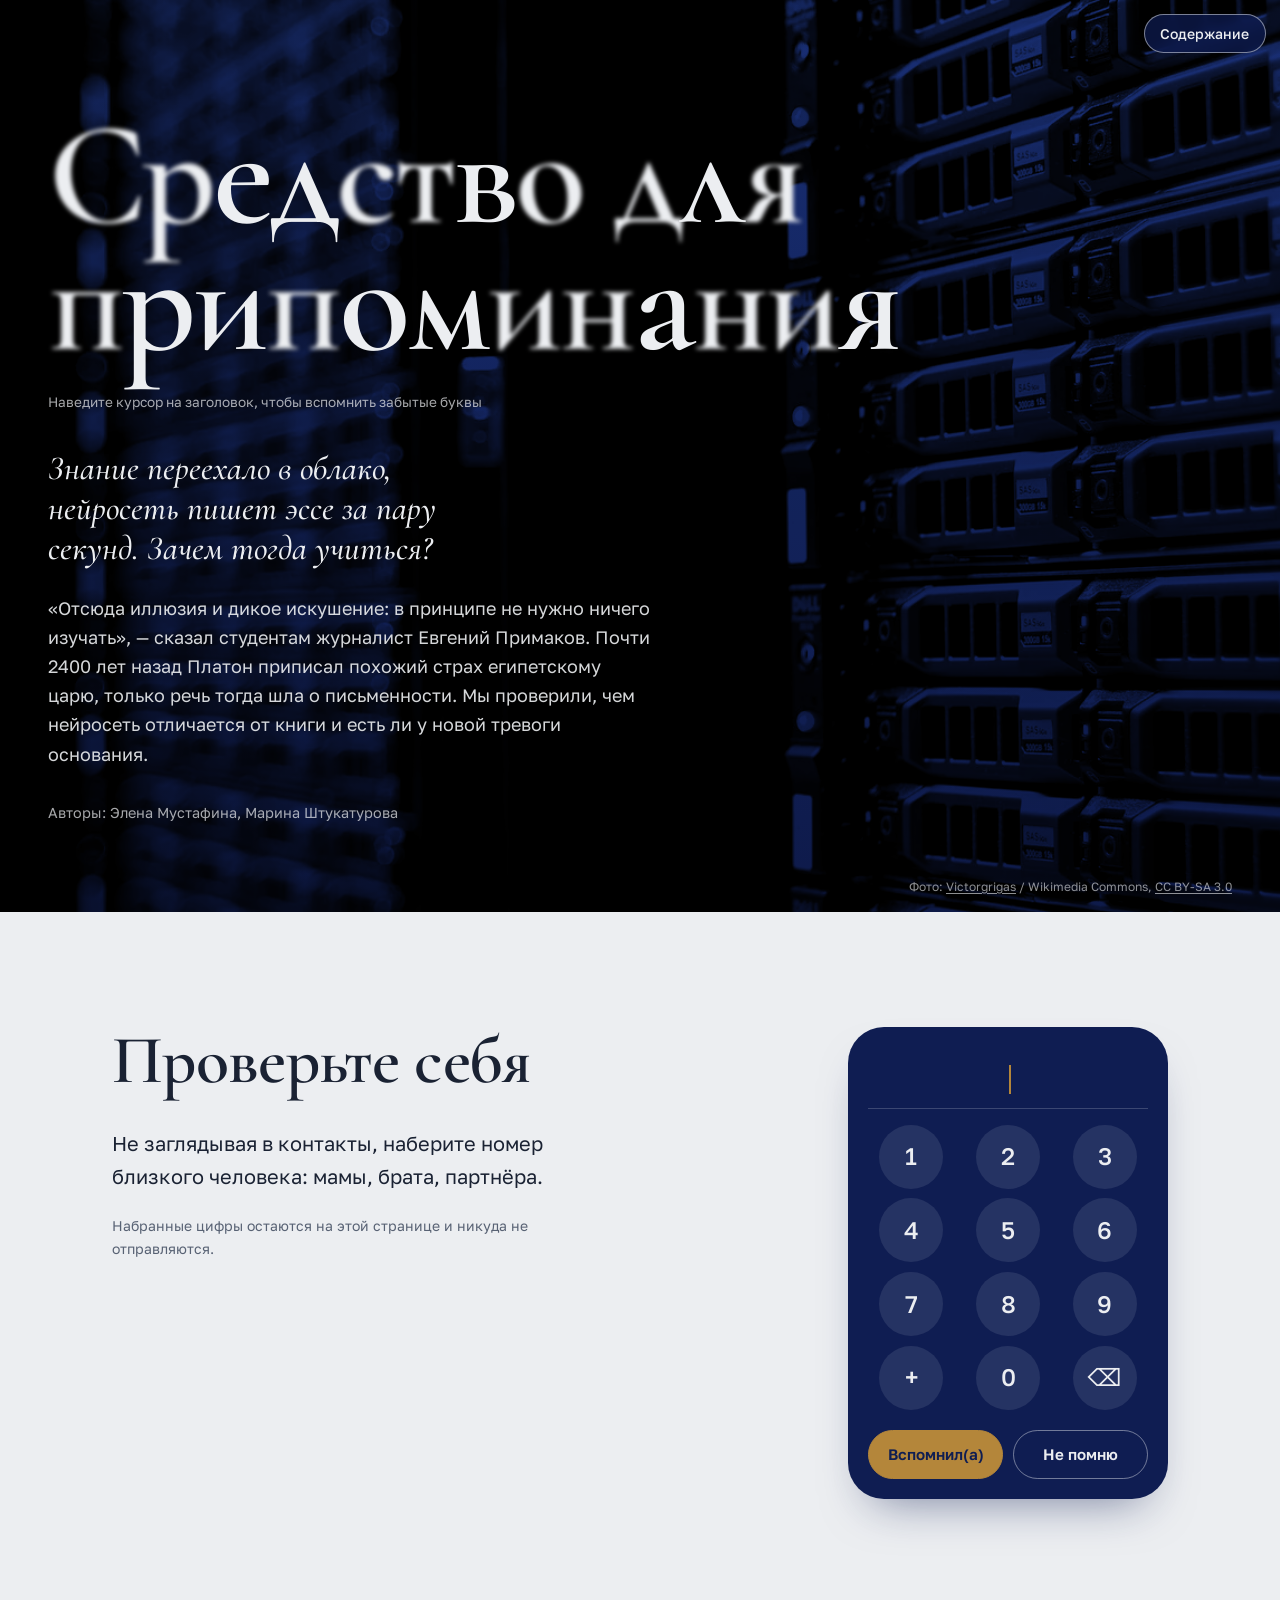
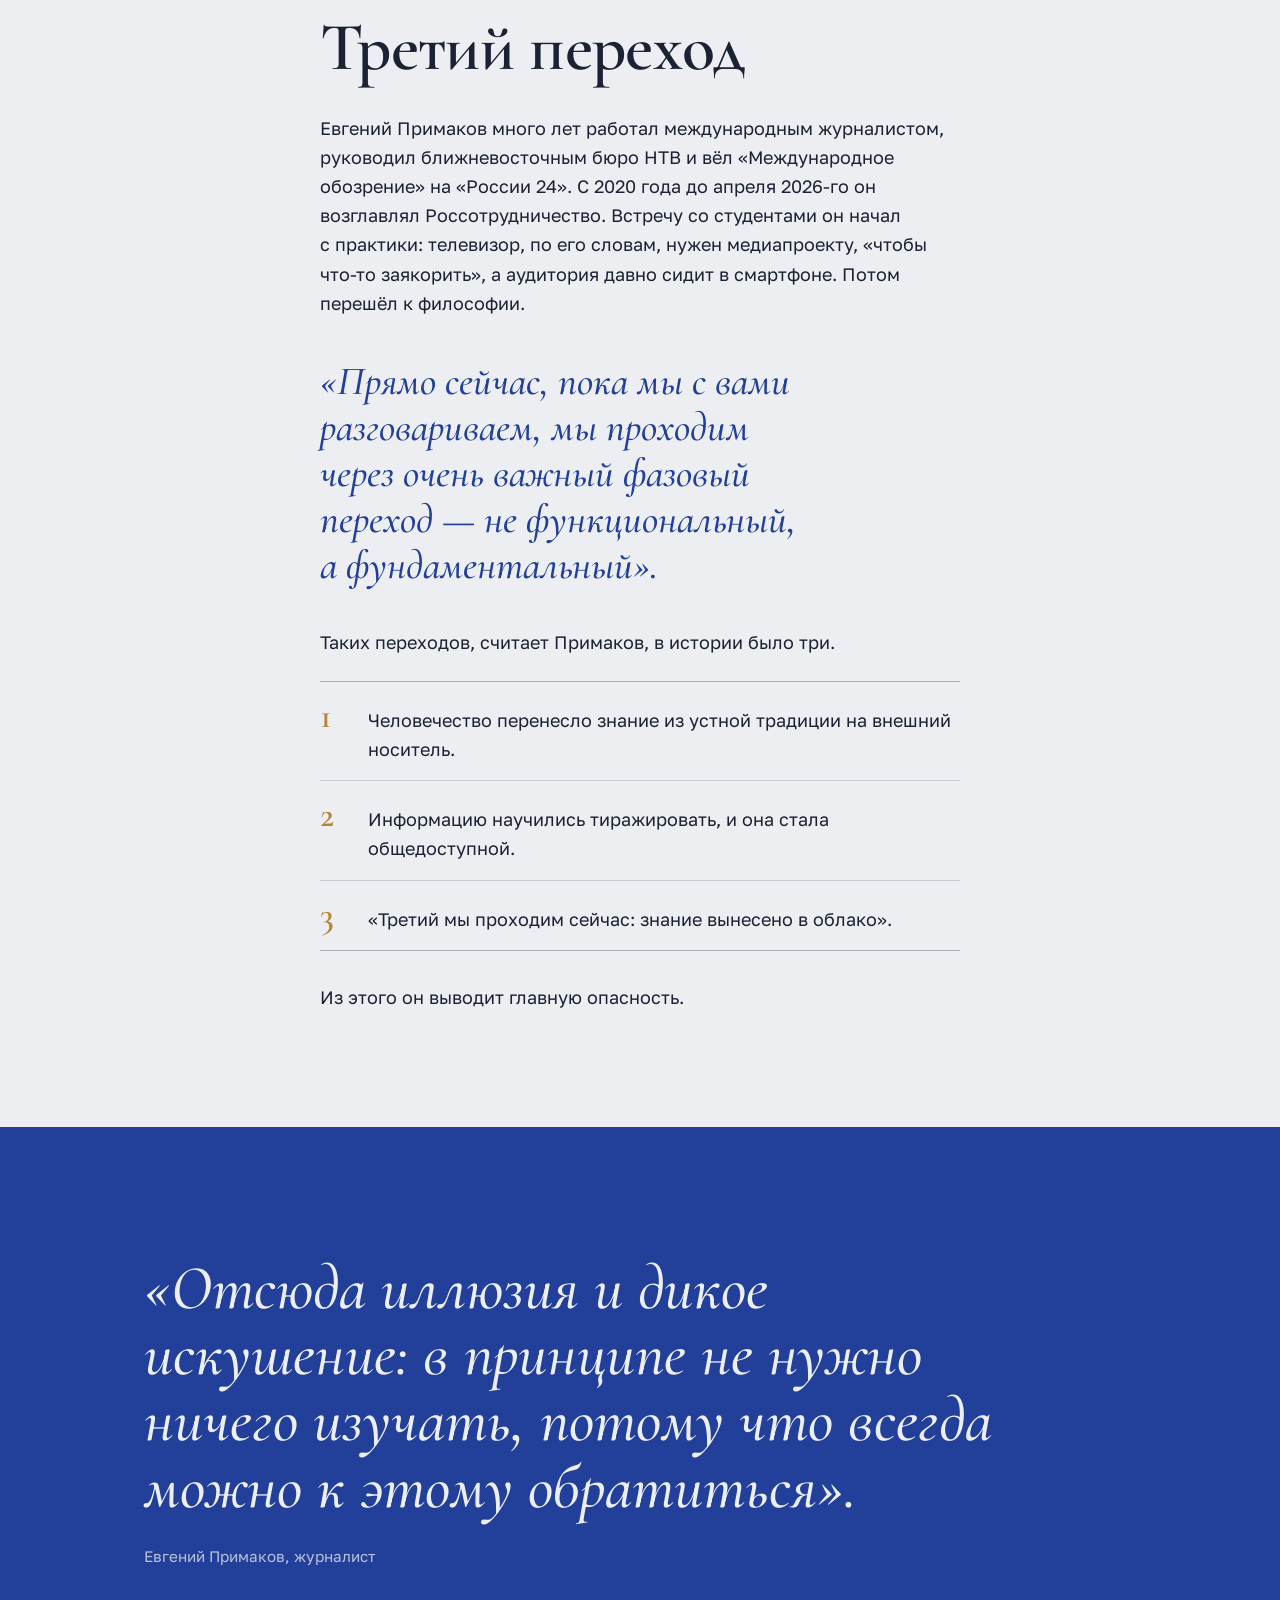
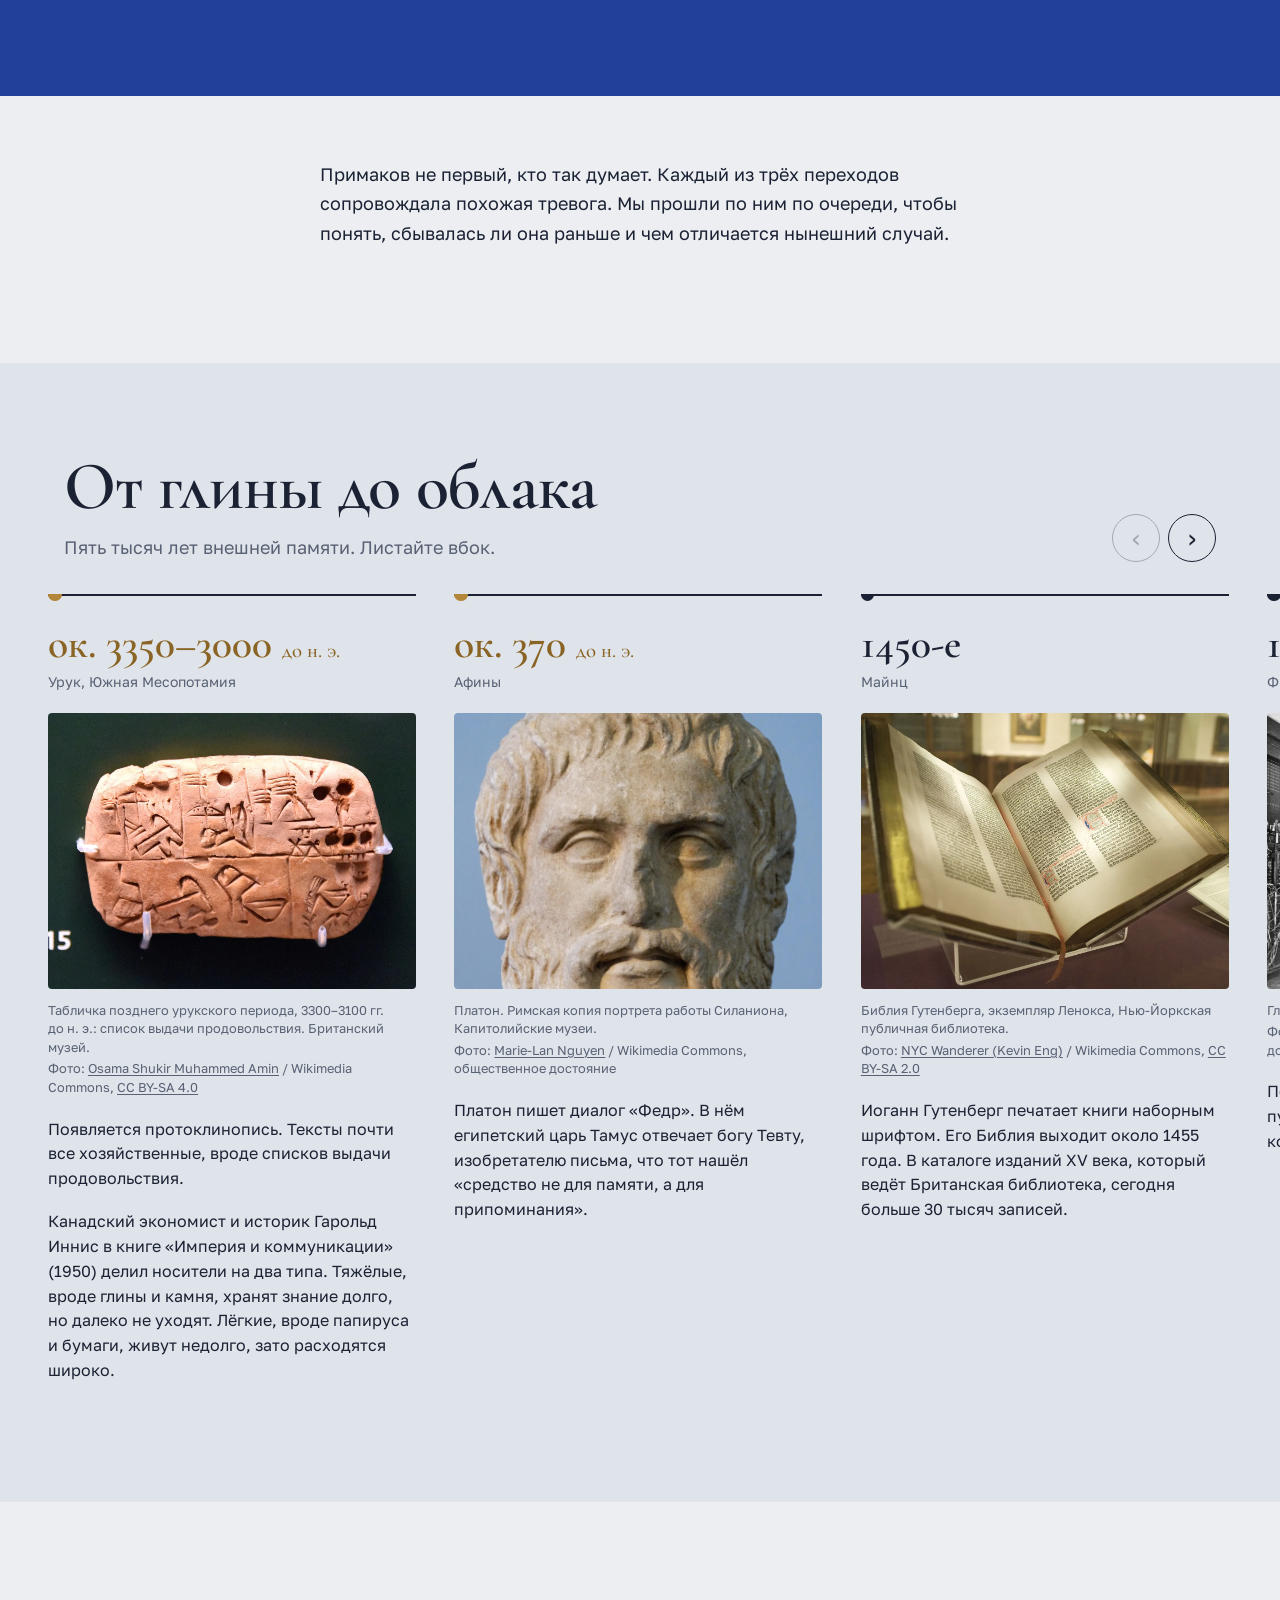
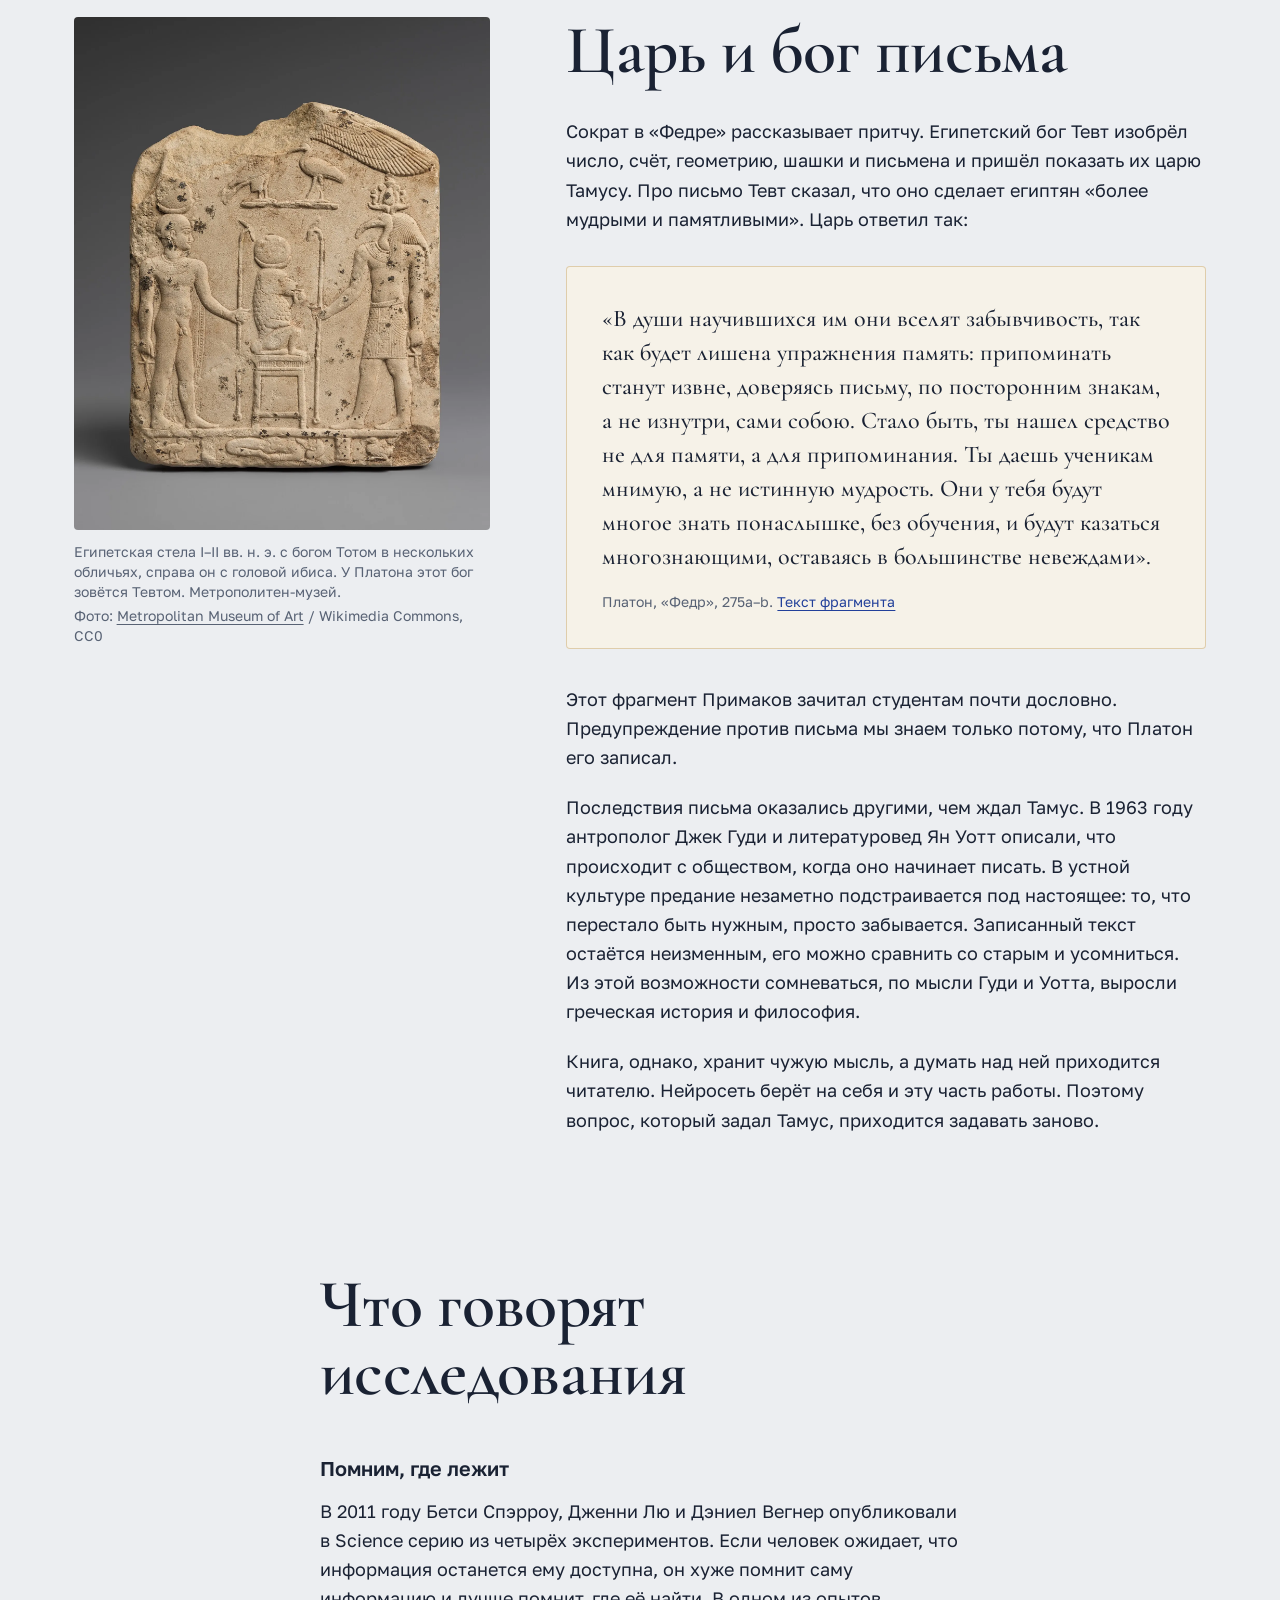
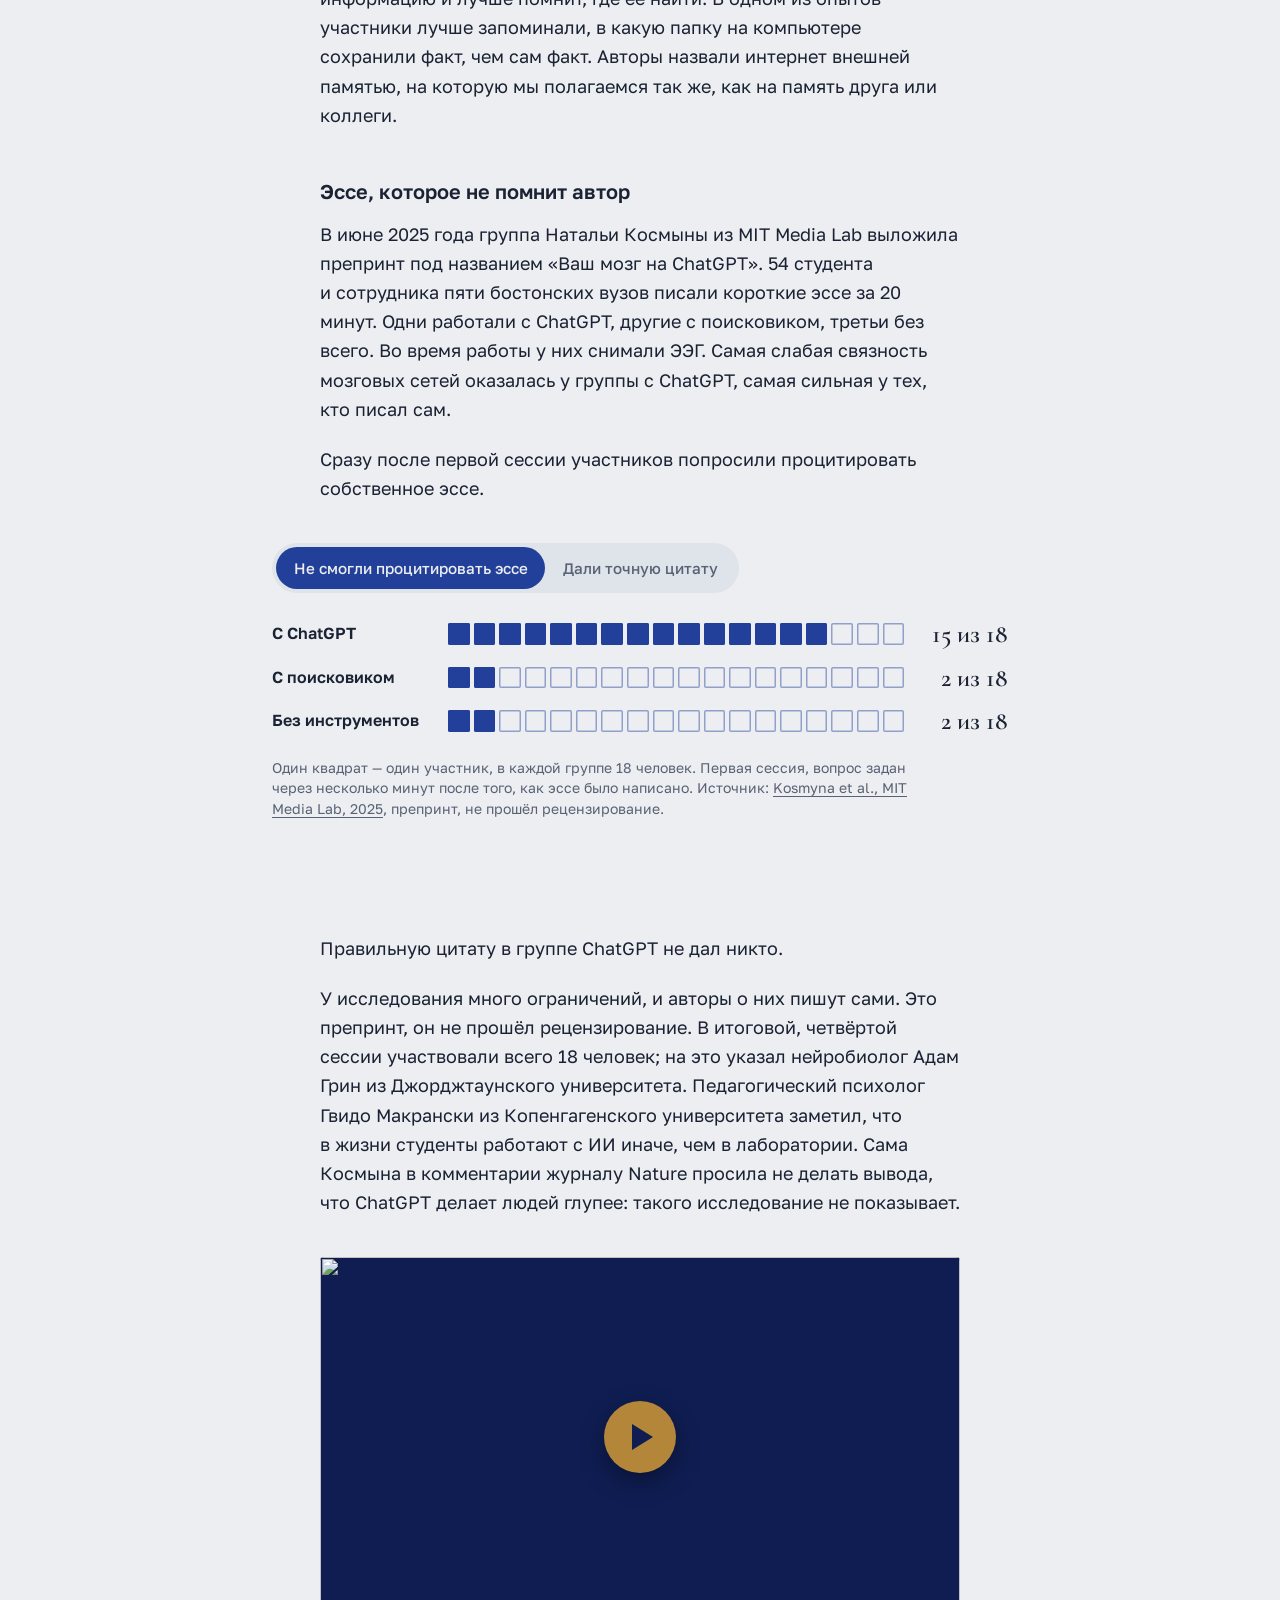
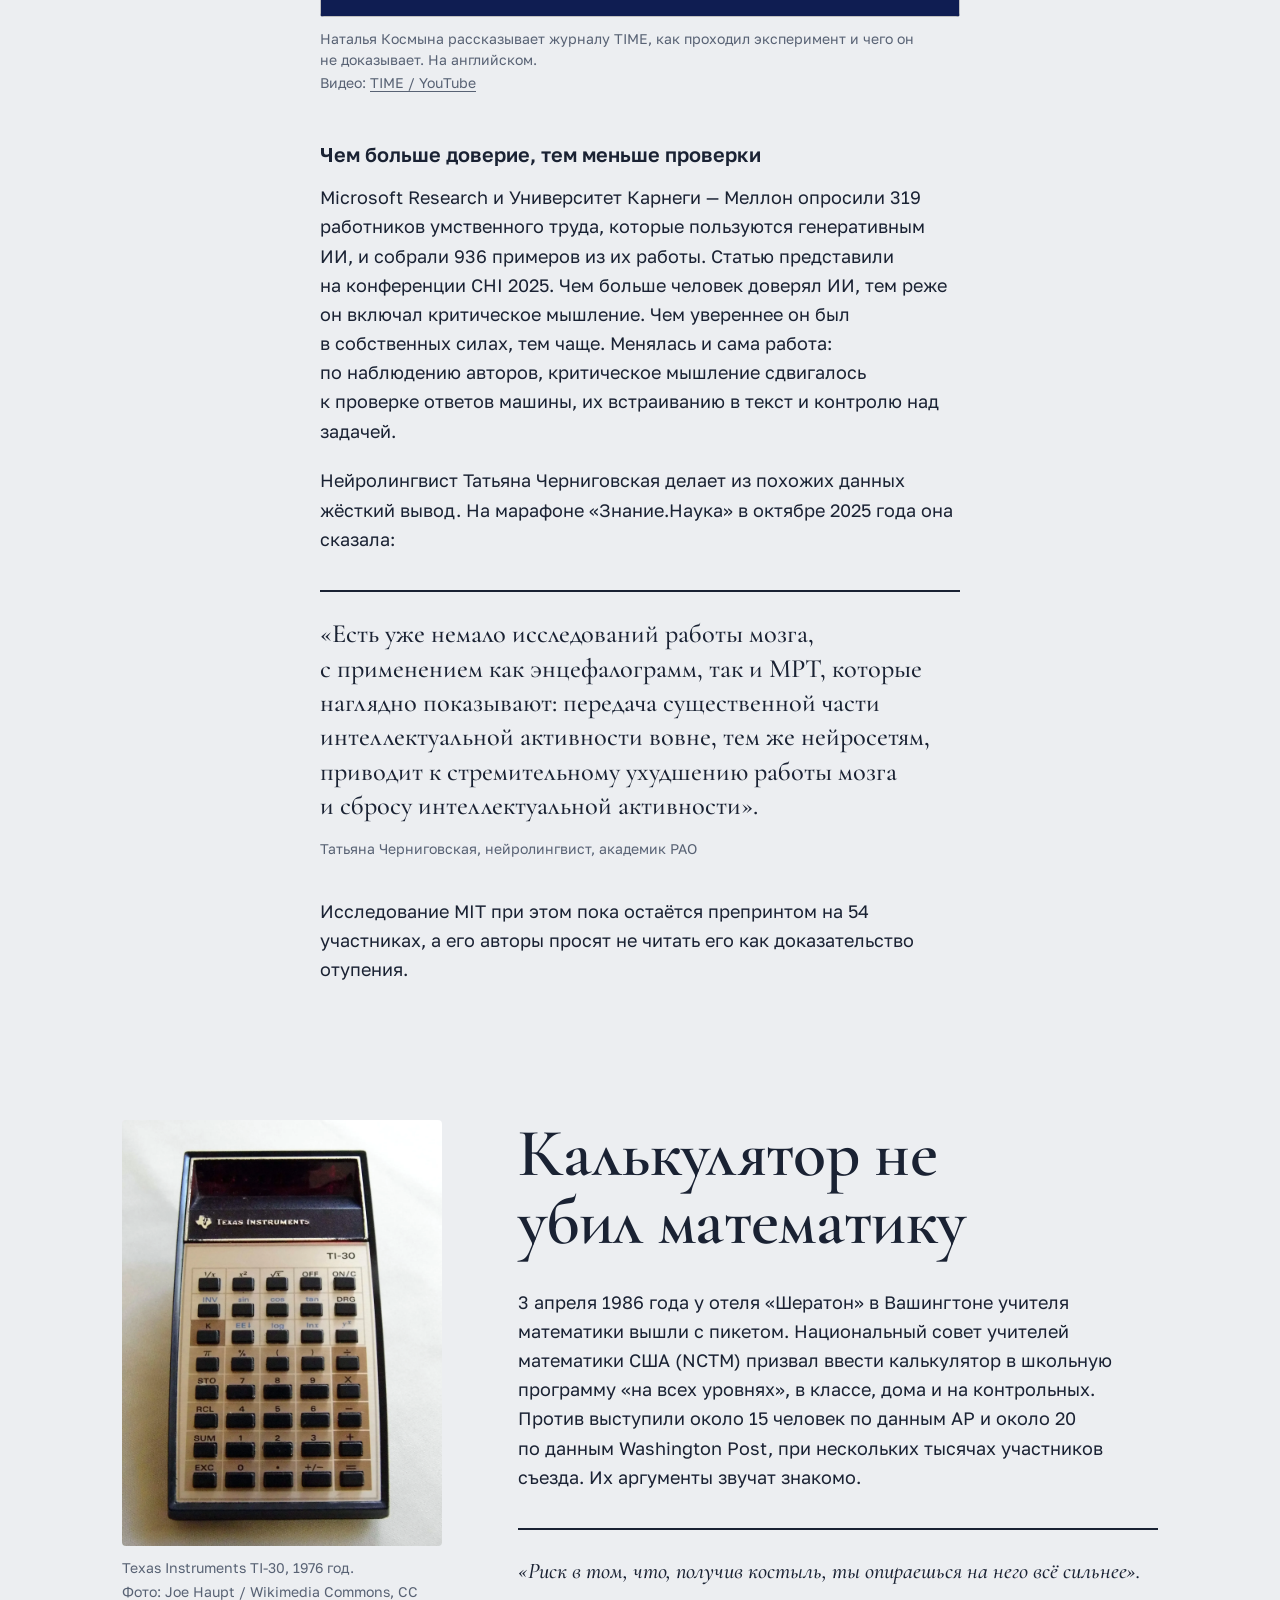
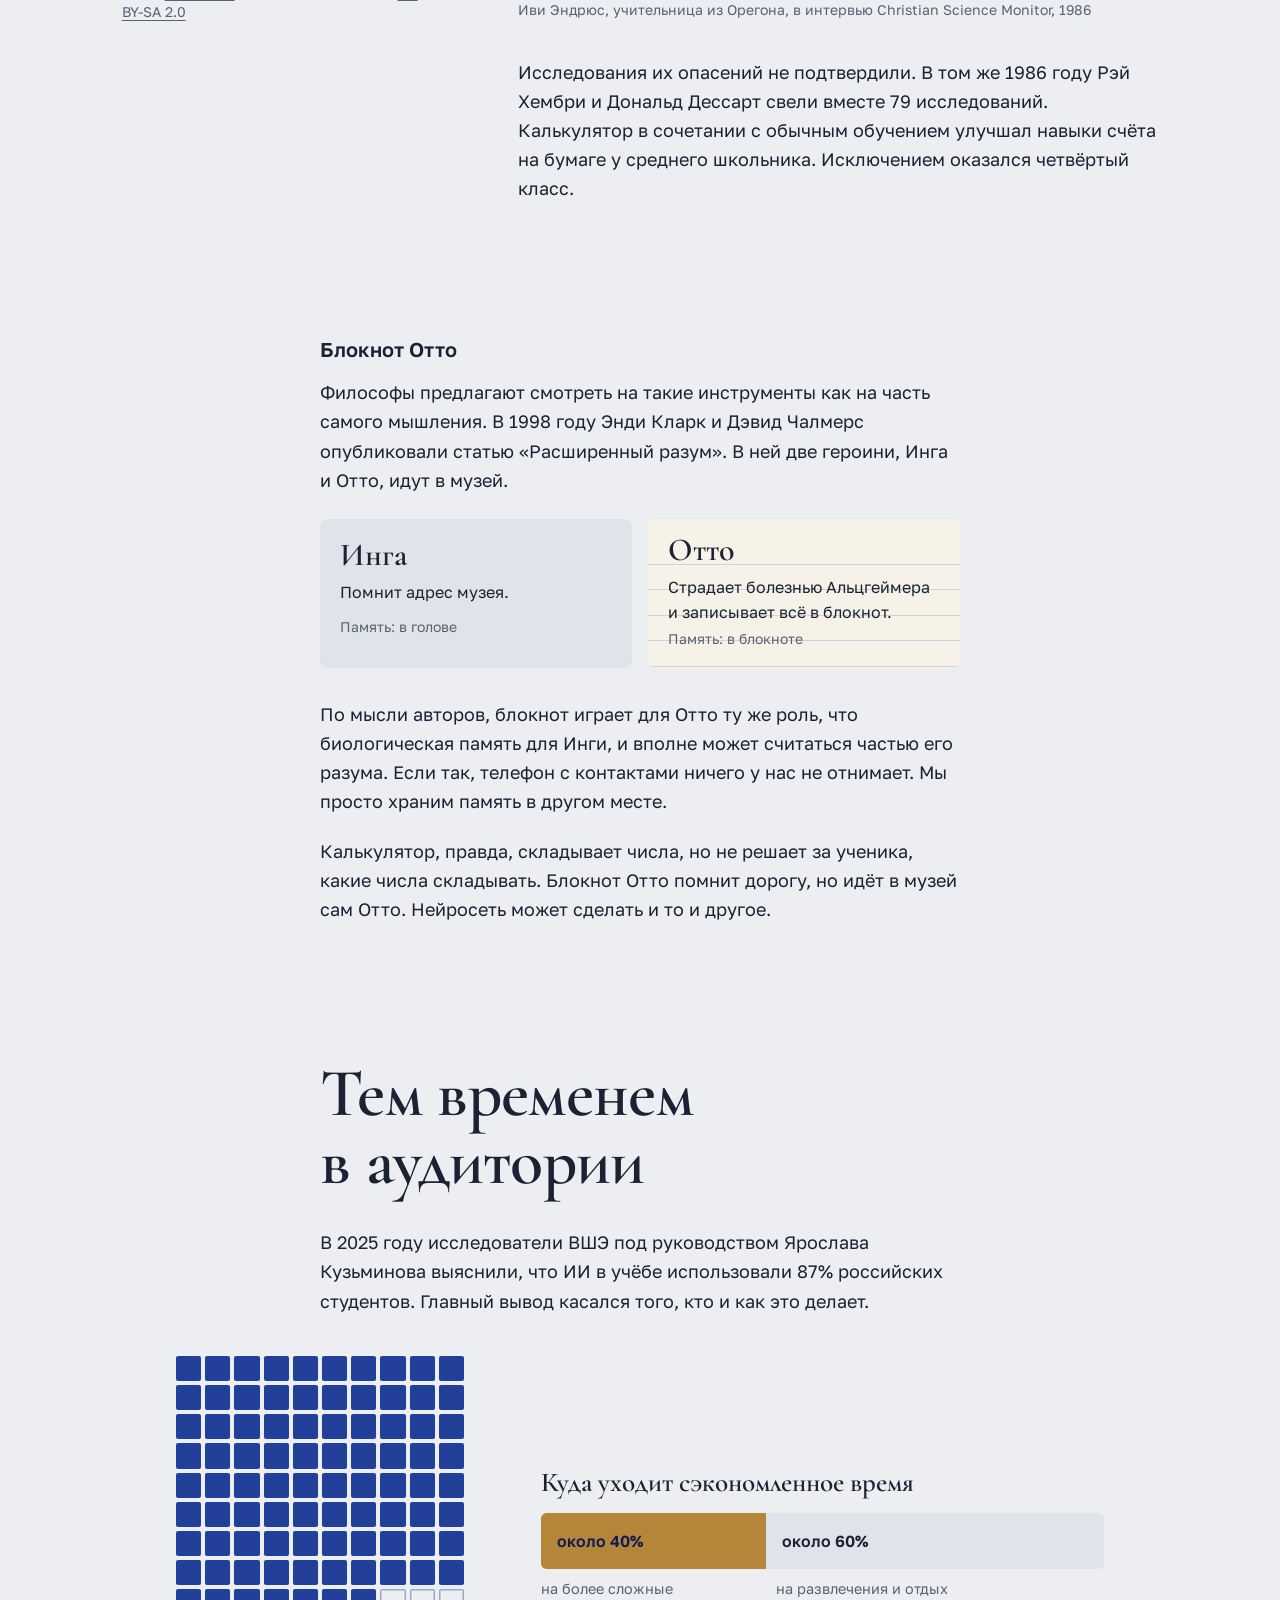
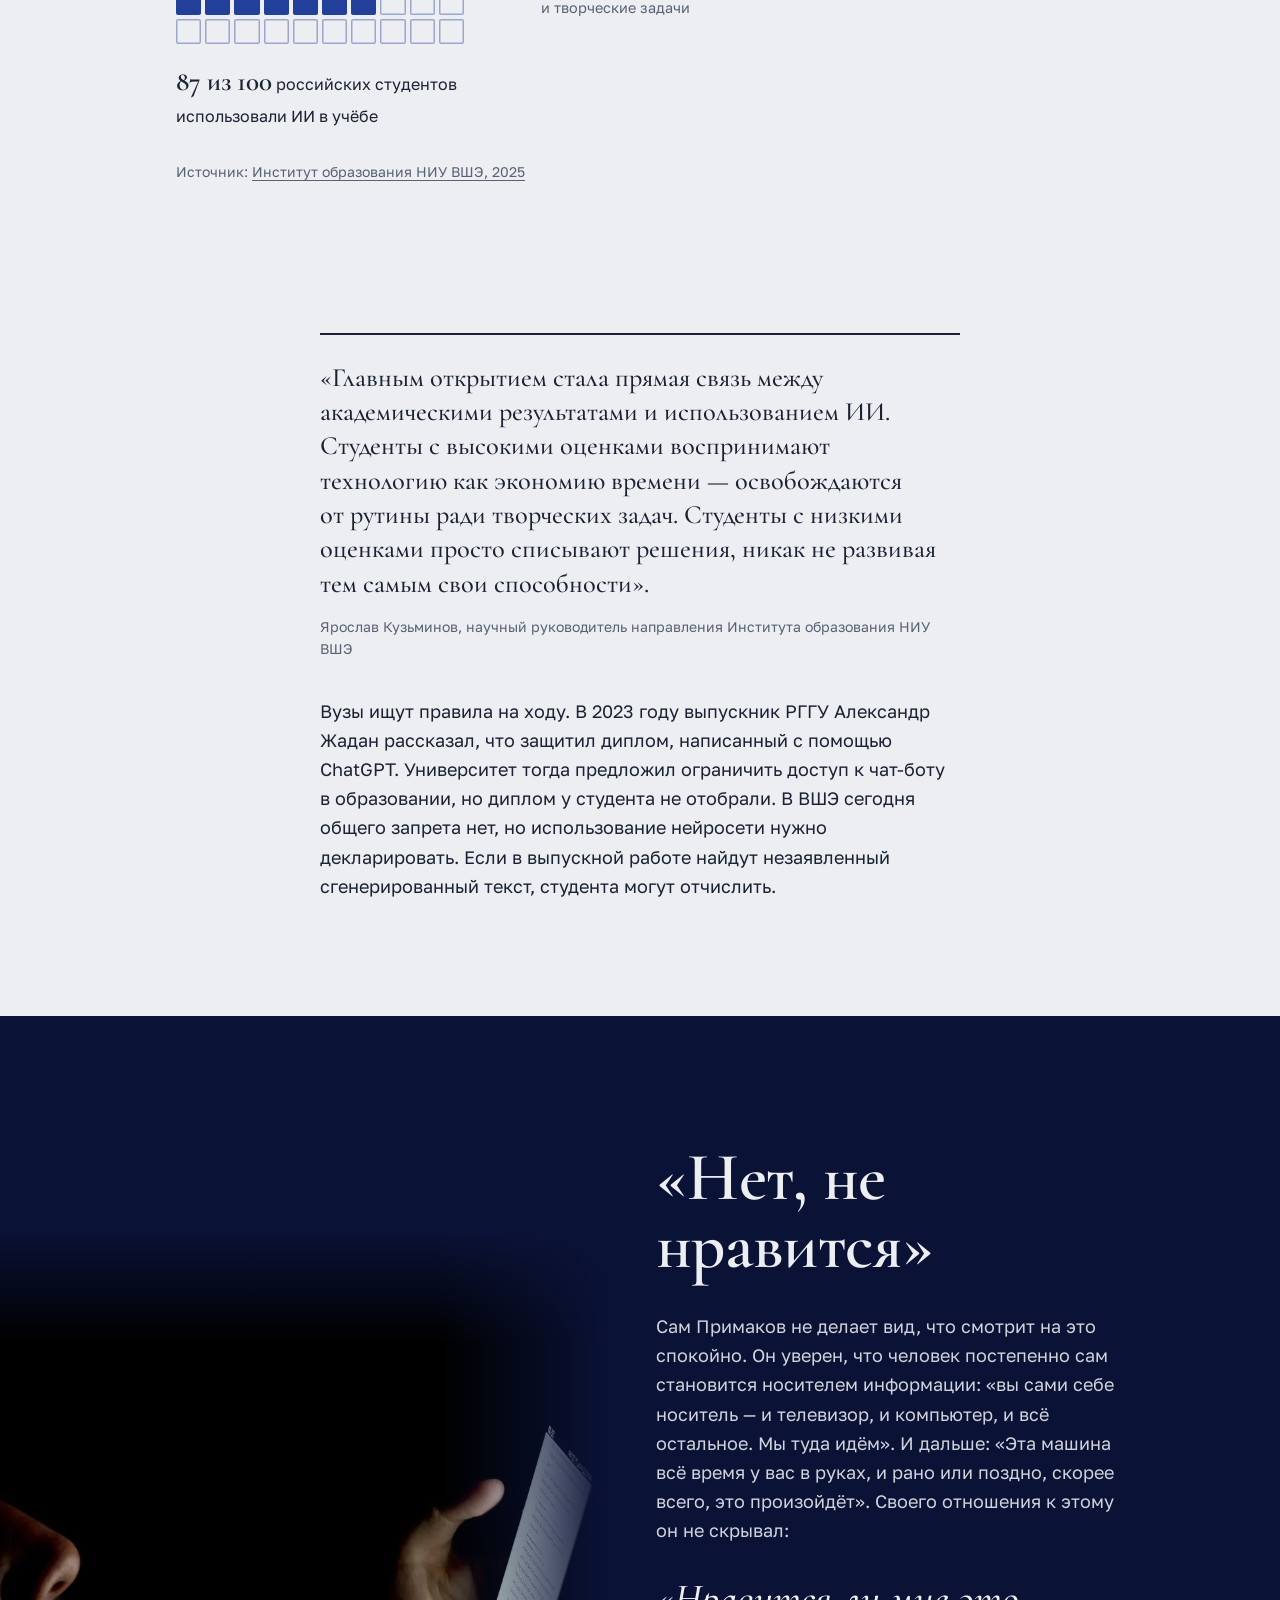
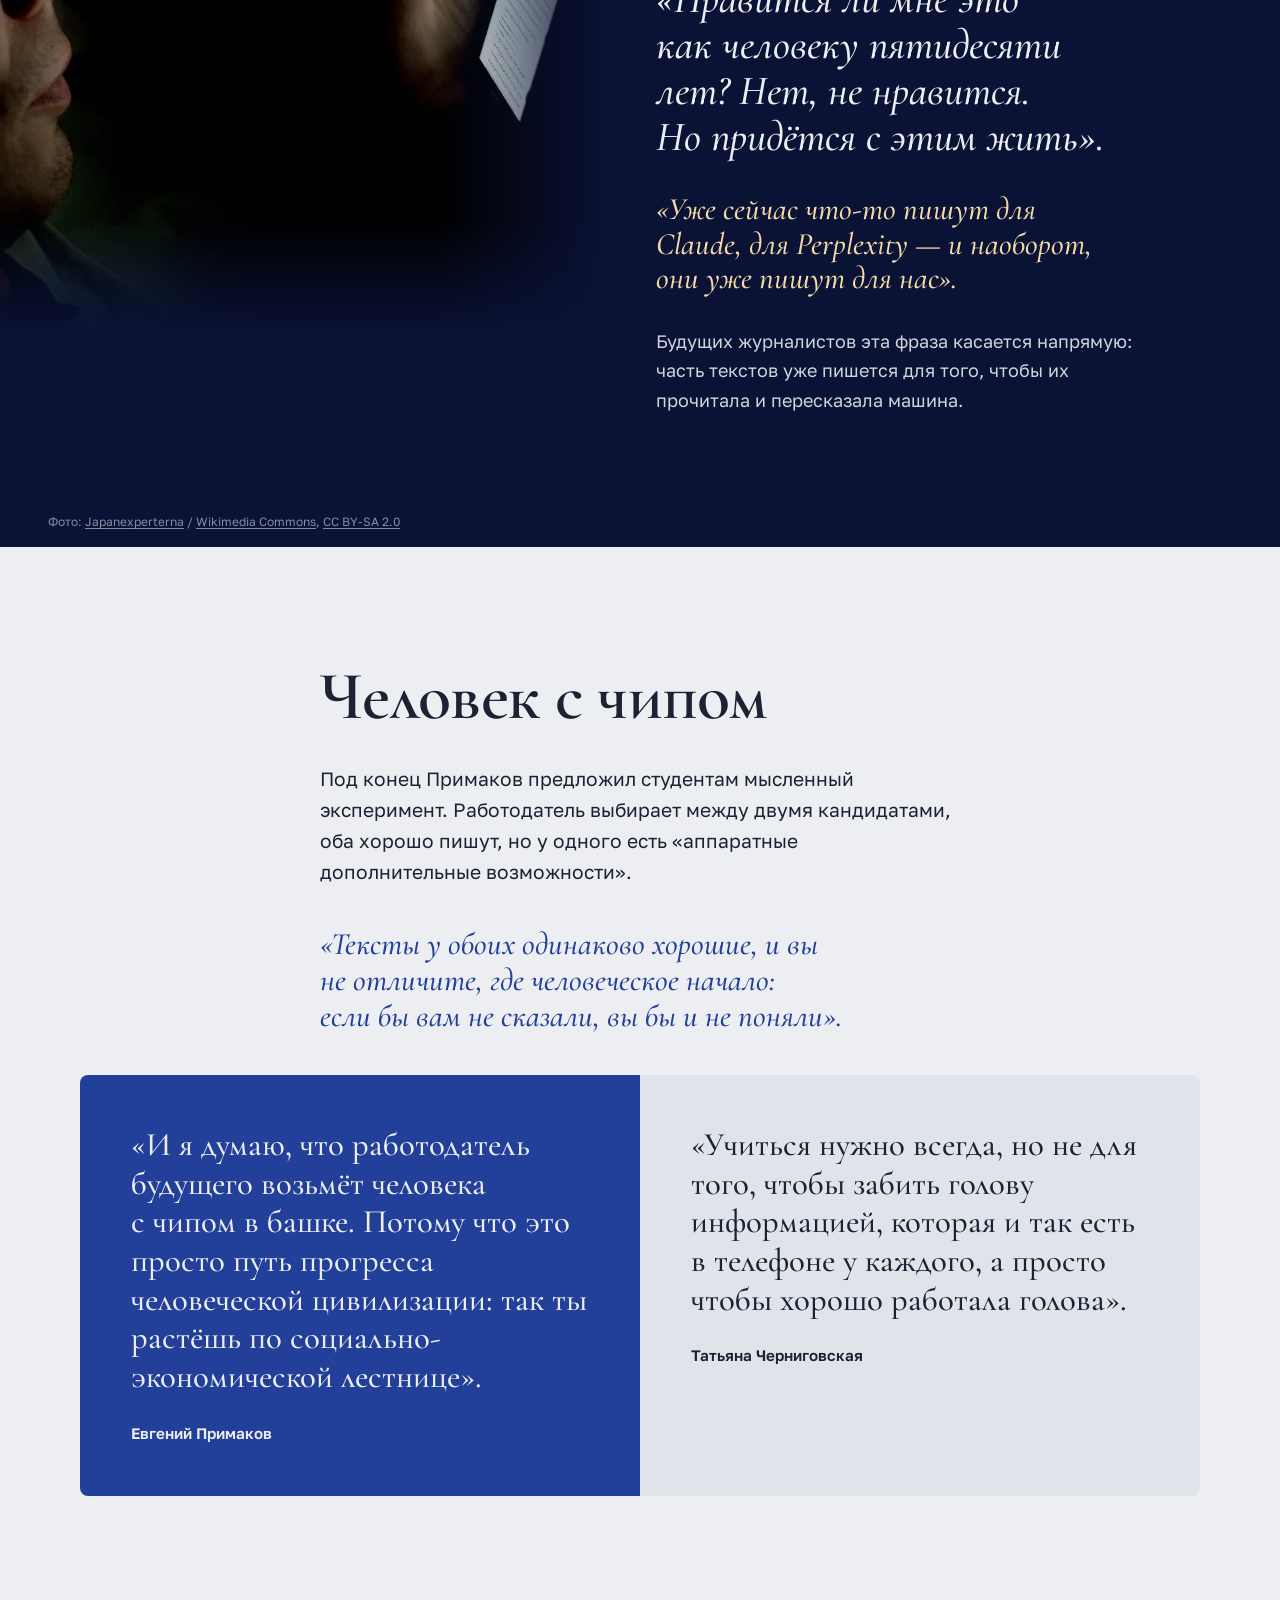
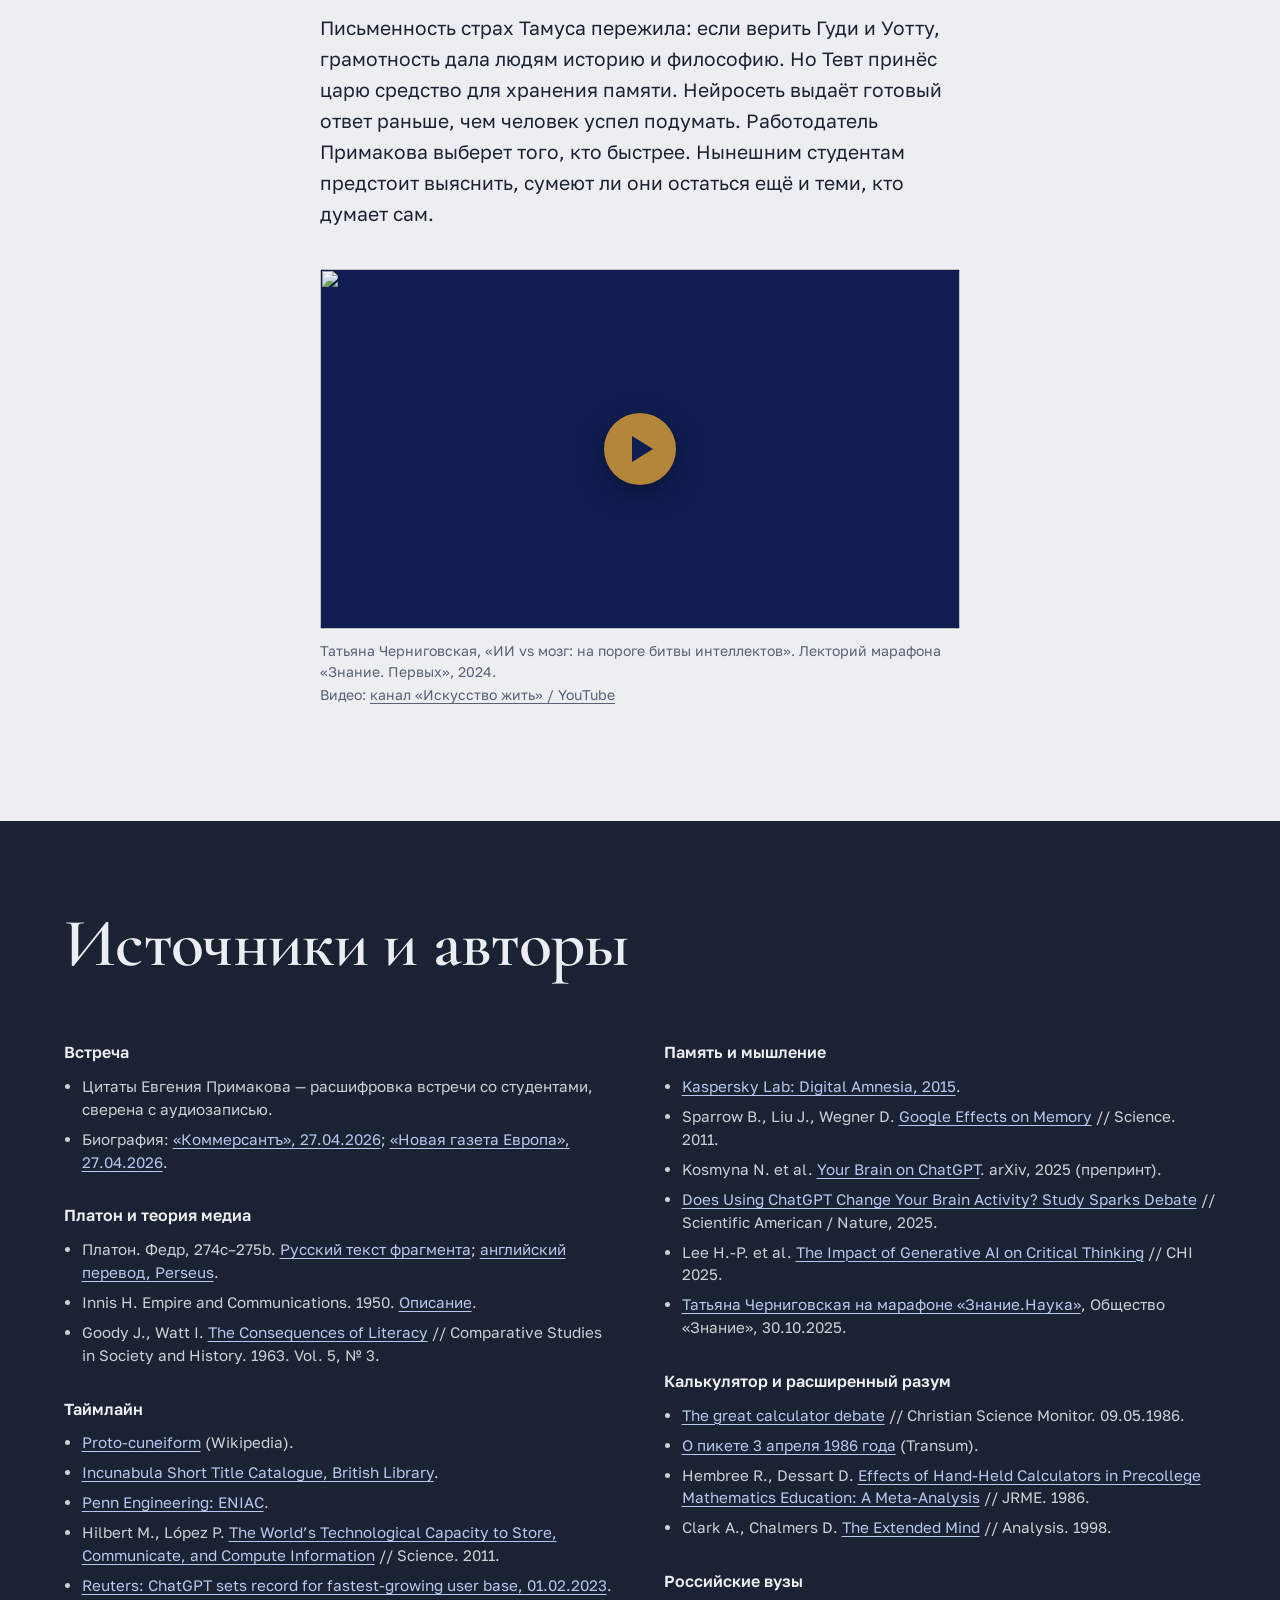
==== commit 9cf79c3b: "Replace the "new Russians" joke with Primakov's own words The paragraph in the "Нет, не нравится" se" ====
--- a/v1/index.html
+++ b/v1/index.html
@@ -334,7 +334,7 @@
   </figure>
   <div class="night__inner">
     <h2 id="night-title">«Нет, не нравится»</h2>
-    <p>Сам Примаков не&nbsp;делает вид, что смотрит на&nbsp;это спокойно. Он рассказал студентам старый анекдот про «новых русских»: один вживил себе телефон в&nbsp;ладонь, другой микрофон в&nbsp;зуб, а&nbsp;третий сидит молча, потому что у&nbsp;него «факс пошёл». По&nbsp;словам Примакова, анекдот предсказал, что человек сам станет носителем информации. И&nbsp;добавил:</p>
+    <p>Сам Примаков не&nbsp;делает вид, что смотрит на&nbsp;это спокойно. Он уверен, что человек постепенно сам становится носителем информации: «вы сами себе носитель — и&nbsp;телевизор, и&nbsp;компьютер, и&nbsp;всё остальное. Мы туда идём». И&nbsp;дальше: «Эта машина всё время у&nbsp;вас в&nbsp;руках, и&nbsp;рано или поздно, скорее всего, это произойдёт». Своего отношения к&nbsp;этому он не&nbsp;скрывал:</p>
     <blockquote class="night__quote">
       <p>«Нравится ли мне это как человеку пятидесяти лет? Нет, не&nbsp;нравится. Но&nbsp;придётся с&nbsp;этим жить».</p>
     </blockquote>
